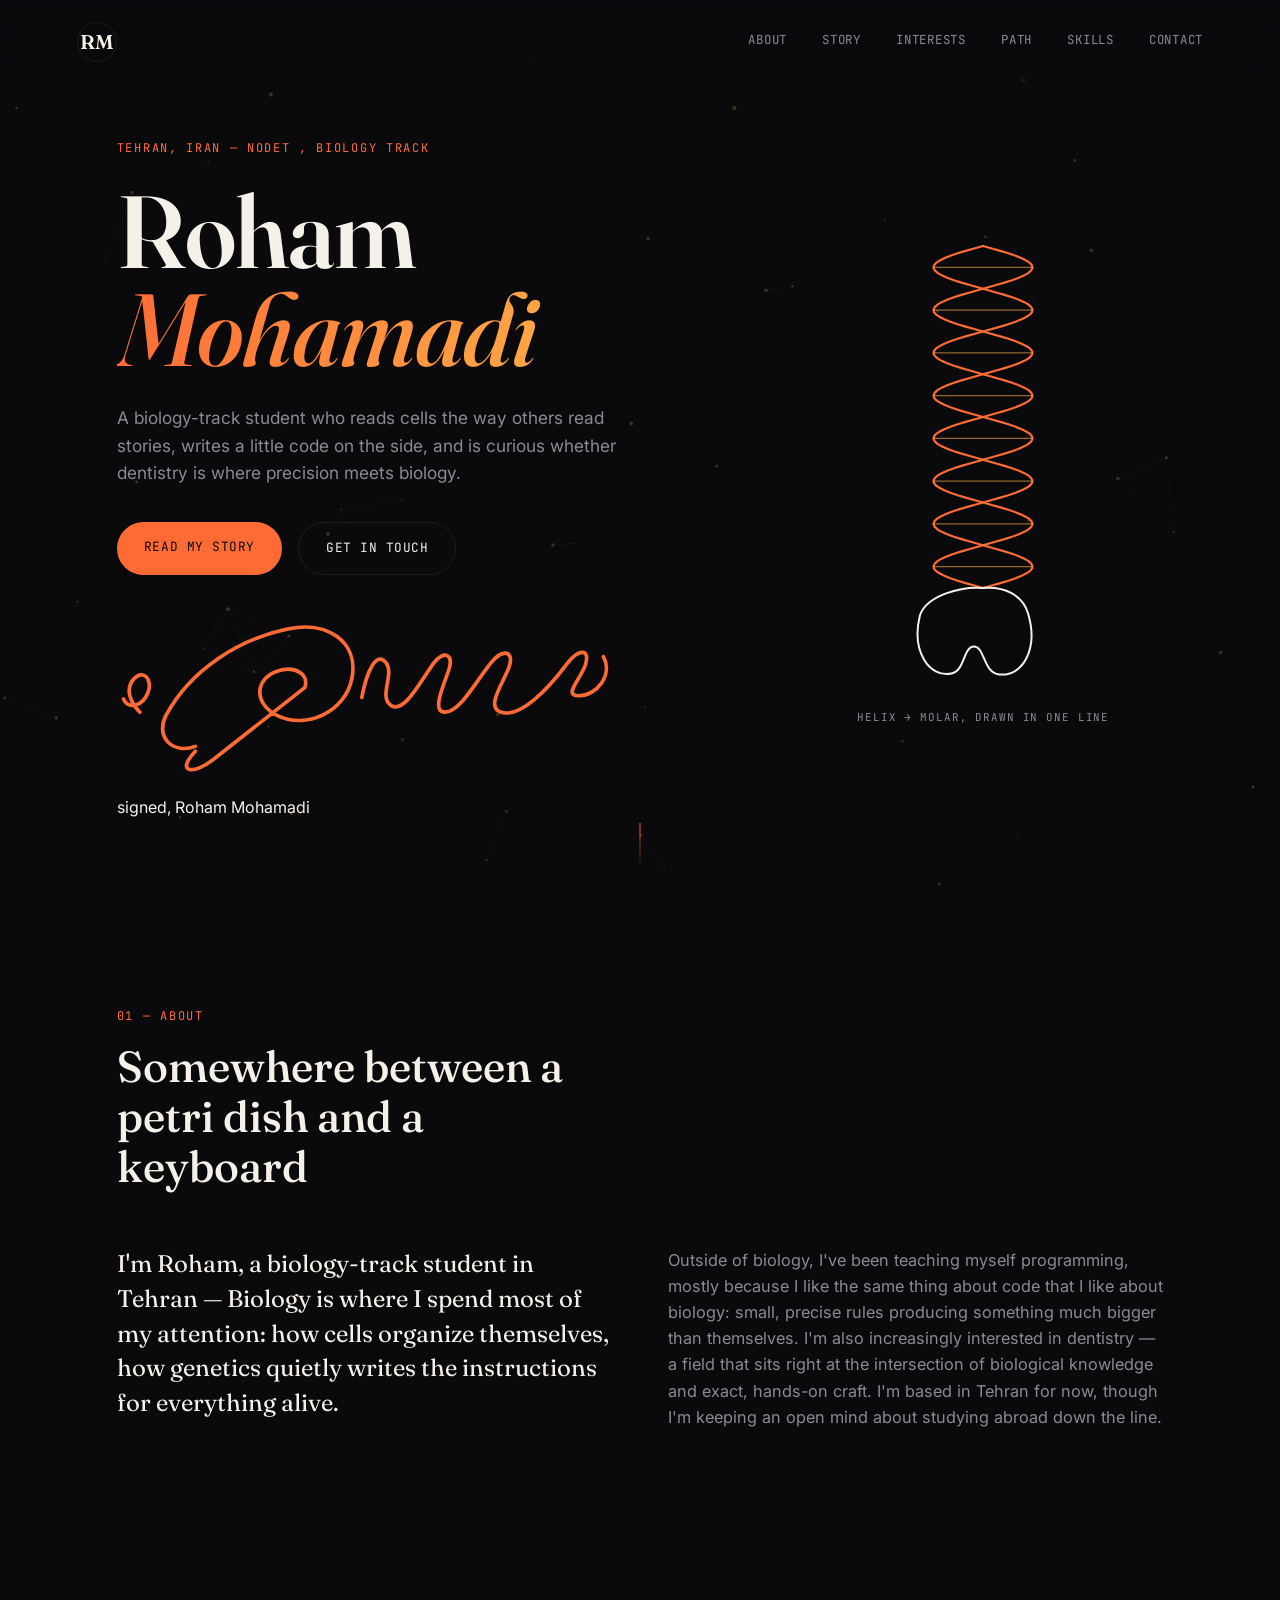
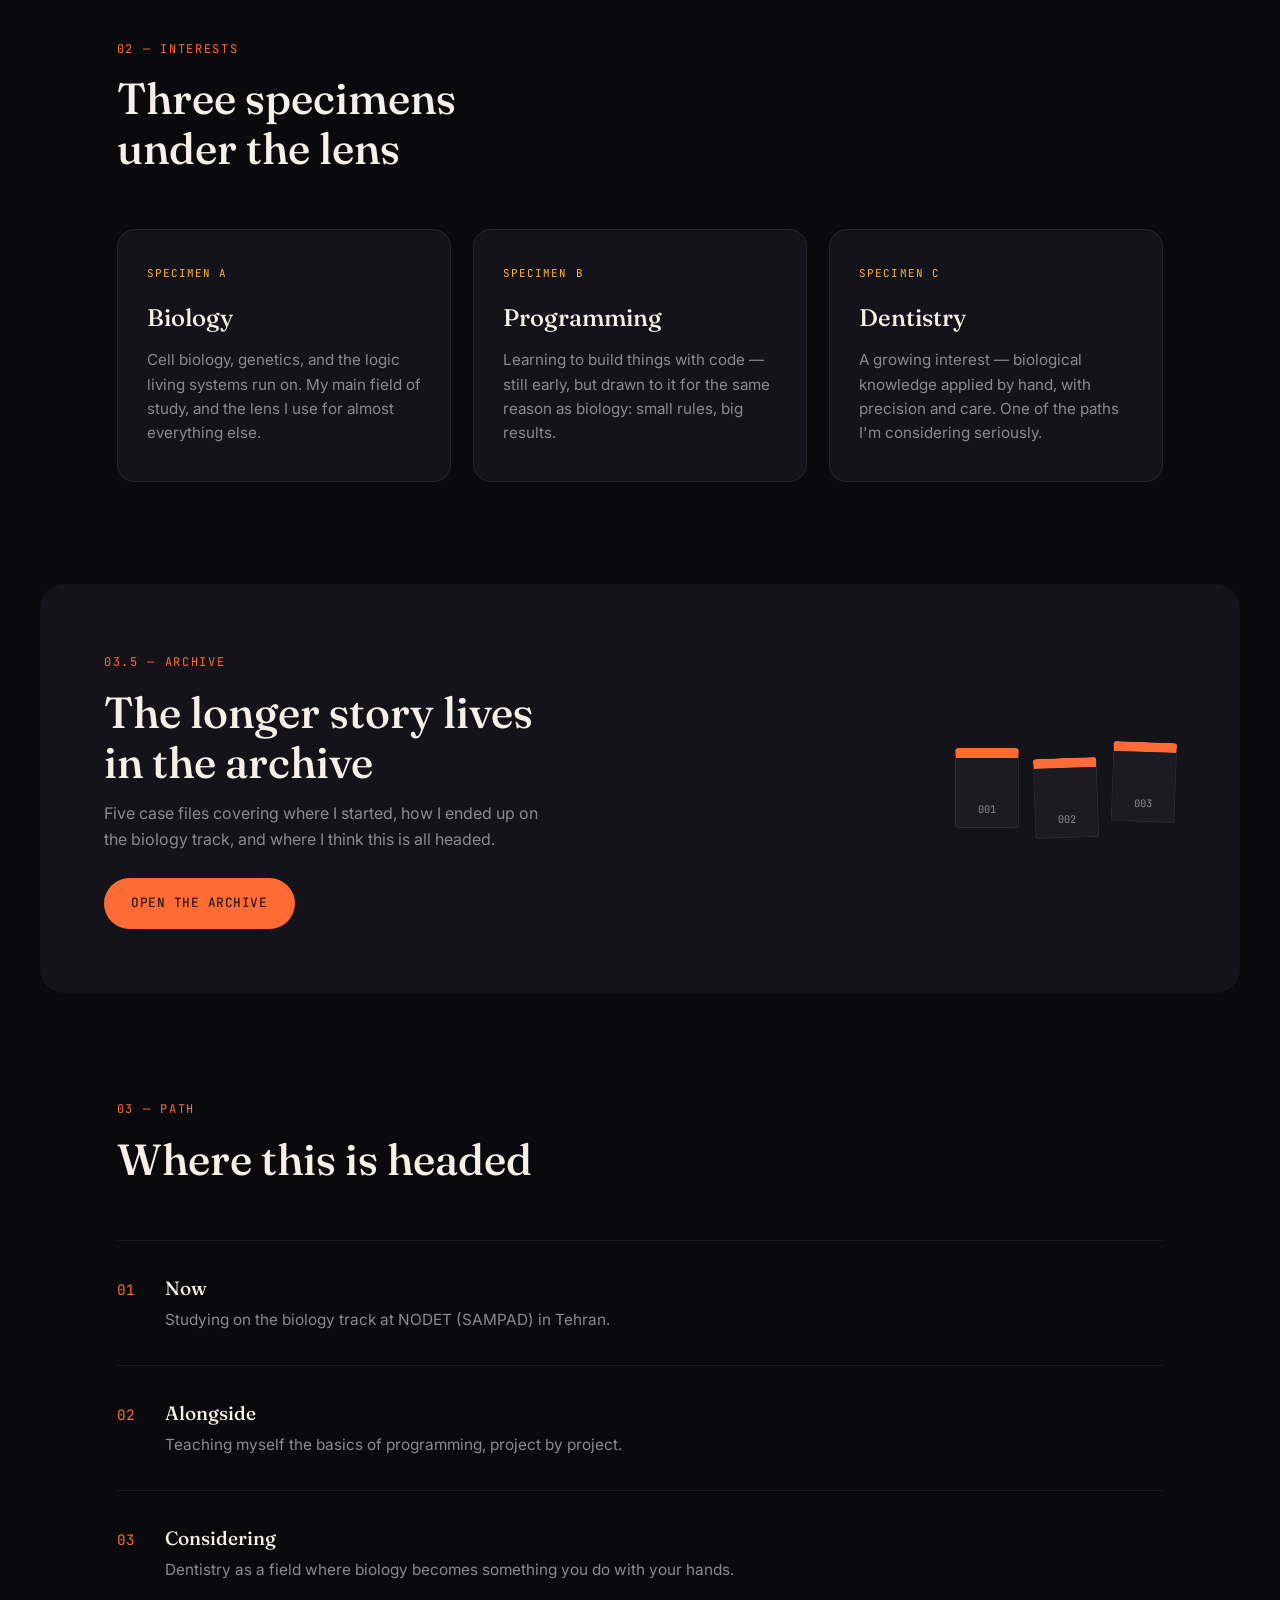
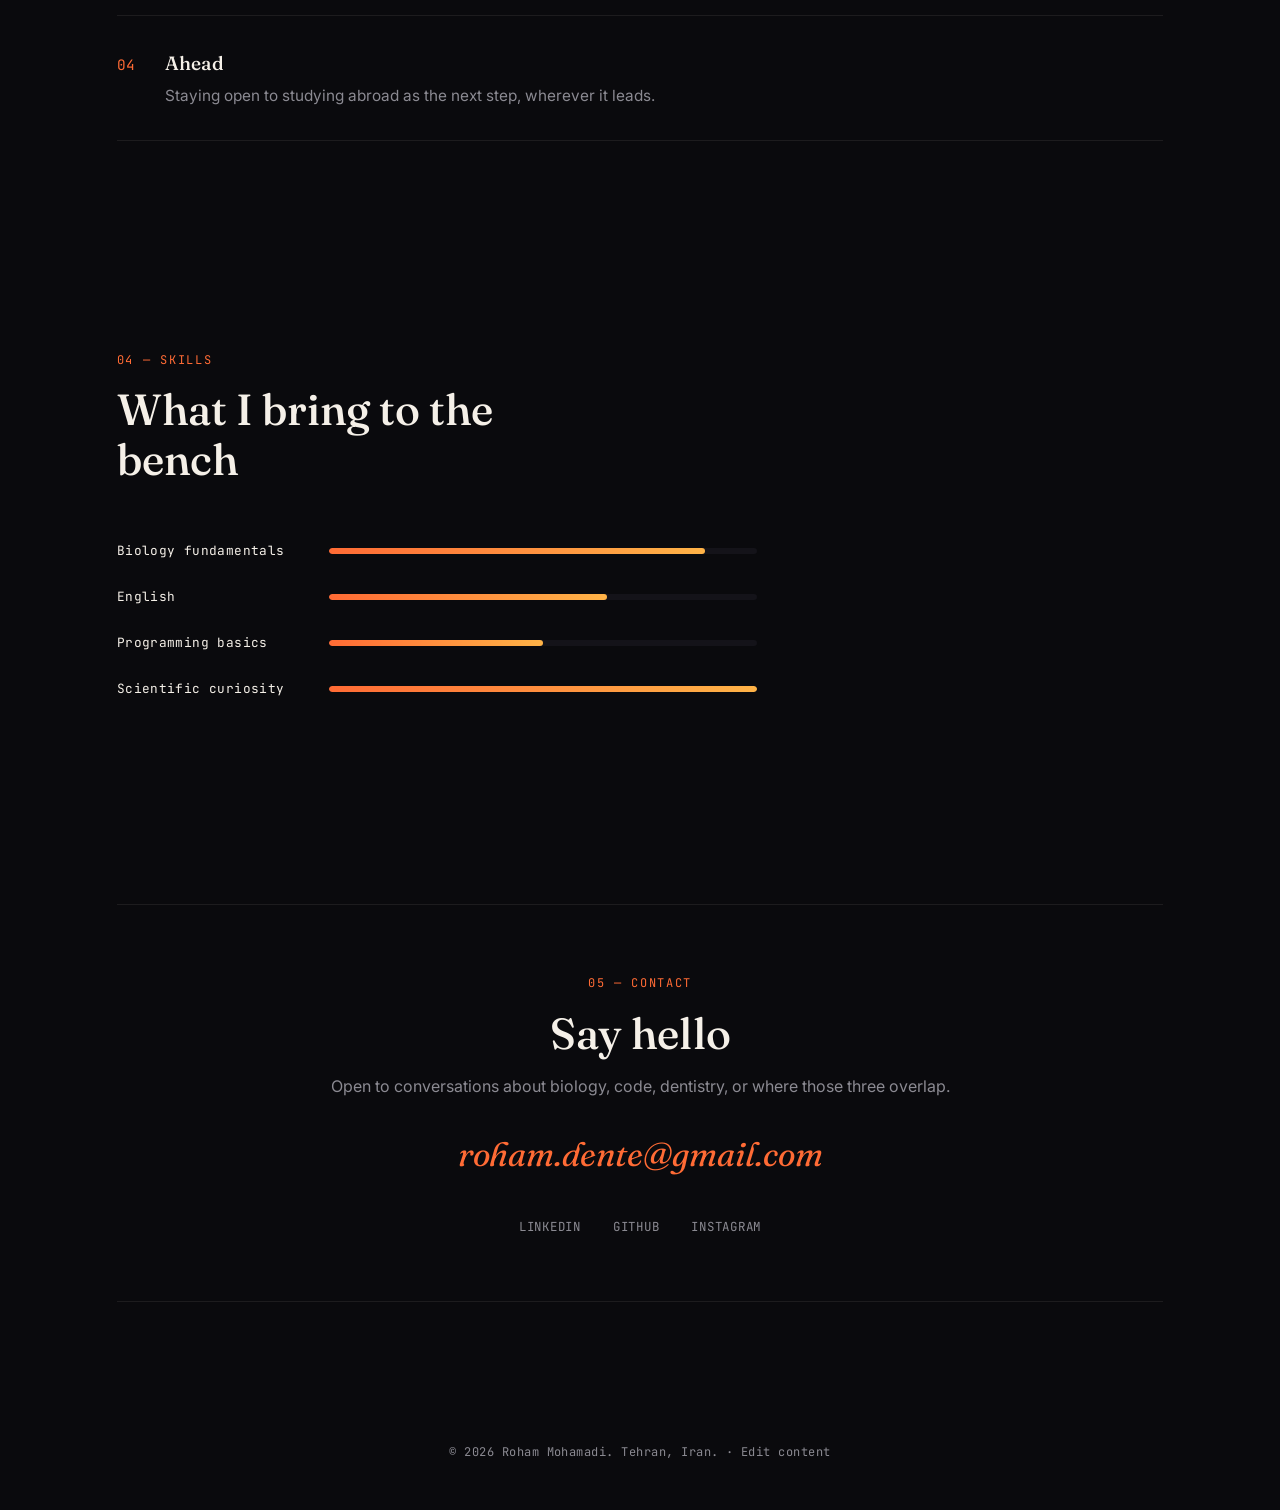
==== index.html @ 2e506120 "Update index.html" ====
<!DOCTYPE html>
<html lang="en">
<head>
<meta charset="UTF-8">
<meta name="viewport" content="width=device-width, initial-scale=1.0">
<title>Roham Mohamadi — Biology Student &amp; Curious Mind, Tehran</title>
<meta name="description" content="Roham Mohamadi is a NODET (SAMPAD) biology-track high school student in Tehran, exploring genetics, dentistry, and code. Official personal site.">
<meta name="keywords" content="Roham Mohamadi, Roham Mohamadi Tehran, Roham Mohamadi biology, Roham Mohamadi student">
<meta name="author" content="Roham Mohamadi">
<meta name="robots" content="index, follow">
<link rel="canonical" href="https://rohammohamadi.com/">

<!-- Open Graph -->
<meta property="og:type" content="profile">
<meta property="og:title" content="Roham Mohamadi — Biology Student & Curious Mind">
<meta property="og:description" content="Personal site of Roham Mohamadi: NODET (SAMPAD) biology-track student in Tehran, exploring genetics, dentistry, and programming.">
<meta property="og:url" content="https://rohammohamadi.com/">
<meta property="og:site_name" content="Roham Mohamadi">
<meta property="profile:first_name" content="Roham">
<meta property="profile:last_name" content="Mohamadi">

<!-- Twitter -->
<meta name="twitter:card" content="summary_large_image">
<meta name="twitter:title" content="Roham Mohamadi — Biology Student & Curious Mind">
<meta name="twitter:description" content="NODET (SAMPAD) biology-track student in Tehran, exploring genetics, dentistry, and programming.">

<link rel="icon" href="data:image/svg+xml,<svg xmlns=%22http://www.w3.org/2000/svg%22 viewBox=%220 0 100 100%22><circle cx=%2250%22 cy=%2250%22 r=%2245%22 fill=%22%230a0a0d%22/><text x=%2250%22 y=%2266%22 font-size=%2260%22 fill=%22%23ff6b35%22 text-anchor=%22middle%22 font-family=%22Georgia%22>R</text></svg>">

<link rel="preconnect" href="https://fonts.googleapis.com">
<link rel="preconnect" href="https://fonts.gstatic.com" crossorigin>
<link href="https://fonts.googleapis.com/css2?family=Fraunces:ital,opsz,wght@0,9..144,400;0,9..144,500;0,9..144,600;0,9..144,700;1,9..144,500&family=Inter:wght@400;500;600&family=JetBrains+Mono:wght@400;500&display=swap" rel="stylesheet">

<link rel="stylesheet" href="css/style.css">

<script type="application/ld+json">
{
  "@context": "https://schema.org",
  "@type": "Person",
  "name": "Roham Mohamadi",
  "alternateName": "Roham",
  "url": "https://rohammohamadi.com/",
  "jobTitle": "High School Student",
  "affiliation": {
    "@type": "EducationalOrganization",
    "name": "NODET (SAMPAD) — National Organization for Development of Exceptional Talents"
  },
  "address": {
    "@type": "PostalAddress",
    "addressLocality": "Tehran",
    "addressCountry": "IR"
  },
  "knowsAbout": ["Biology", "Genetics", "Dentistry", "Programming", "Computer Science"],
  "description": "Roham Mohamadi is a biology-track student at NODET (SAMPAD) in Tehran, interested in genetics, dentistry, and programming."
}
</script>
</head>
<body>

<canvas id="bg-canvas"></canvas>

<div class="progress-bar" id="progressBar"></div>

<header class="nav" id="nav">
  <a href="#top" class="nav-mark">RM</a>
  <nav class="nav-links">
    <a href="#about">About</a>
    <a href="biography.html">Story</a>
    <a href="#interests">Interests</a>
    <a href="#path">Path</a>
    <a href="#skills">Skills</a>
    <a href="#contact">Contact</a>
  </nav>
</header>

<main>

  <!-- HERO -->
  <section class="hero" id="top">
    <div class="hero-inner">
      <p class="eyebrow reveal" id="hero-eyebrow">Tehran, Iran &mdash; NODET / SAMPAD, Biology Track</p>
      <h1 class="hero-name reveal">
        <span class="hero-name-line" id="hero-first-name">Roham</span>
        <span class="hero-name-line hero-name-accent" id="hero-last-name">Mohamadi</span>
      </h1>
      <p class="hero-sub reveal" id="hero-subtitle">
        A biology-track student who reads cells the way others read stories,
        writes a little code on the side, and is curious whether dentistry
        is where precision meets biology.
      </p>
      <div class="hero-actions reveal">
        <a href="#about" class="btn btn-primary">Read my story</a>
        <a href="#contact" class="btn btn-ghost">Get in touch</a>
      </div>
      <div class="signature-block reveal" aria-hidden="true">
        <svg id="signatureSvg" viewBox="0 0 620 260" xmlns="http://www.w3.org/2000/svg">
          <path id="signaturePath"
            d="M28 168
               C16 156, 10 140, 20 128
               C32 114, 44 128, 38 144
               C32 160, 14 166, 8 152
               M96 210
               C70 220, 46 200, 60 172
               C90 116, 150 78, 210 66
               C258 56, 296 82, 288 126
               C280 168, 232 190, 196 172
               C168 158, 168 128, 196 118
               C218 110, 236 122, 230 138
               L 118 226
               C 96 244, 70 244, 96 216
               M300 150
               C 306 118, 318 92, 330 108
               C 340 122, 320 150, 336 160
               C 352 170, 372 130, 388 108
               C 400 92, 414 96, 406 118
               C 398 140, 386 168, 402 168
               C 420 168, 440 130, 458 108
               C 472 90, 488 92, 480 114
               C 472 134, 452 162, 470 168
               C 494 176, 528 140, 552 108
               C 566 90, 580 90, 574 110
               C 568 128, 546 148, 566 148
               C 588 148, 608 122, 596 100"
            fill="none" stroke="#ff6b35" stroke-width="4.5" stroke-linecap="round" stroke-linejoin="round"/>
          <circle id="signatureTip" r="5" fill="#ffb347" opacity="0"/>
        </svg>
        <span class="signature-caption">signed, Roham Mohamadi</span>
      </div>
    </div>
    <div class="hero-visual" aria-hidden="true">
      <svg id="specimenSvg" viewBox="0 0 400 520" fill="none" xmlns="http://www.w3.org/2000/svg">
        <!-- helix that resolves into a molar shape, drawn on scroll -->
        <g id="helixGroup" stroke="#ff6b35" stroke-width="2.4" stroke-linecap="round" fill="none"></g>
        <g id="rungGroup" stroke="#ffb347" stroke-width="1.6" stroke-linecap="round" opacity="0.75"></g>
        <path id="molarPath" d="M130 430 C120 470, 140 500, 165 495 C180 492, 178 465, 190 465 C202 465, 200 494, 218 496 C244 499, 262 468, 250 428 C244 408, 224 398, 200 400 C176 398, 138 408, 130 430 Z"
          stroke="#f5f0e8" stroke-width="2.2" fill="none" opacity="0"/>
      </svg>
      <span class="visual-caption">helix &rarr; molar, drawn in one line</span>
    </div>
    <div class="scroll-cue" aria-hidden="true"><span></span></div>
  </section>

  <!-- ABOUT -->
  <section class="about" id="about">
    <div class="section-head reveal">
      <span class="eyebrow">01 &mdash; About</span>
      <h2>Somewhere between a petri dish and a keyboard</h2>
    </div>
    <div class="about-grid">
      <p class="about-lead reveal" id="about-lead">
        I'm Roham, a biology-track student in the NODET (SAMPAD) system in Tehran &mdash;
        a national program for students who lean hard into science early.
        Biology is where I spend most of my attention: how cells organize
        themselves, how genetics quietly writes the instructions for
        everything alive.
      </p>
      <p class="about-detail reveal" id="about-detail">
        Outside of biology, I've been teaching myself programming, mostly
        because I like the same thing about code that I like about biology:
        small, precise rules producing something much bigger than themselves.
        I'm also increasingly interested in dentistry &mdash; a field that
        sits right at the intersection of biological knowledge and exact,
        hands-on craft. I'm based in Tehran for now, though I'm keeping an
        open mind about studying abroad down the line.
      </p>
    </div>
  </section>

  <!-- INTERESTS -->
  <section class="interests" id="interests">
    <div class="section-head reveal">
      <span class="eyebrow">02 &mdash; Interests</span>
      <h2>Three specimens under the lens</h2>
    </div>
    <div class="specimen-grid">
      <article class="specimen-card reveal">
        <div class="specimen-tag" id="card1-tag">SPECIMEN A</div>
        <h3 id="card1-title">Biology</h3>
        <p id="card1-desc">Cell biology, genetics, and the logic living systems run on. My main field of study, and the lens I use for almost everything else.</p>
      </article>
      <article class="specimen-card reveal">
        <div class="specimen-tag" id="card2-tag">SPECIMEN B</div>
        <h3 id="card2-title">Programming</h3>
        <p id="card2-desc">Learning to build things with code &mdash; still early, but drawn to it for the same reason as biology: small rules, big results.</p>
      </article>
      <article class="specimen-card reveal">
        <div class="specimen-tag" id="card3-tag">SPECIMEN C</div>
        <h3 id="card3-title">Dentistry</h3>
        <p id="card3-desc">A growing interest &mdash; biological knowledge applied by hand, with precision and care. One of the paths I'm considering seriously.</p>
      </article>
    </div>
  </section>

  <!-- BIOGRAPHY TEASER -->
  <section class="bio-teaser" id="biography">
    <div class="bio-teaser-inner reveal">
      <span class="eyebrow">03.5 &mdash; Archive</span>
      <h2>The longer story lives in the archive</h2>
      <p>Five case files covering where I started, how I ended up on the biology track, and where I think this is all headed.</p>
      <a href="biography.html" class="btn btn-primary">Open the archive</a>
    </div>
    <div class="bio-teaser-visual" aria-hidden="true">
      <div class="mini-folder">001</div>
      <div class="mini-folder">002</div>
      <div class="mini-folder">003</div>
    </div>
  </section>

  <!-- PATH / TIMELINE -->
  <section class="path" id="path">
    <div class="section-head reveal">
      <span class="eyebrow">03 &mdash; Path</span>
      <h2>Where this is headed</h2>
    </div>
    <ol class="timeline">
      <li class="timeline-item reveal">
        <span class="timeline-index">01</span>
        <div class="timeline-body">
          <h3 id="tl1-title">Now</h3>
          <p id="tl1-desc">Studying on the biology track at NODET (SAMPAD) in Tehran.</p>
        </div>
      </li>
      <li class="timeline-item reveal">
        <span class="timeline-index">02</span>
        <div class="timeline-body">
          <h3 id="tl2-title">Alongside</h3>
          <p id="tl2-desc">Teaching myself the basics of programming, project by project.</p>
        </div>
      </li>
      <li class="timeline-item reveal">
        <span class="timeline-index">03</span>
        <div class="timeline-body">
          <h3 id="tl3-title">Considering</h3>
          <p id="tl3-desc">Dentistry as a field where biology becomes something you do with your hands.</p>
        </div>
      </li>
      <li class="timeline-item reveal">
        <span class="timeline-index">04</span>
        <div class="timeline-body">
          <h3 id="tl4-title">Ahead</h3>
          <p id="tl4-desc">Staying open to studying abroad as the next step, wherever it leads.</p>
        </div>
      </li>
    </ol>
  </section>

  <!-- SKILLS -->
  <section class="skills" id="skills">
    <div class="section-head reveal">
      <span class="eyebrow">04 &mdash; Skills</span>
      <h2>What I bring to the bench</h2>
    </div>
    <div class="skills-grid reveal">
      <div class="skill-row">
        <span class="skill-name" id="skill1-name">Biology fundamentals</span>
        <div class="skill-bar" id="skill1-bar"><span style="--level:88%"></span></div>
      </div>
      <div class="skill-row">
        <span class="skill-name" id="skill2-name">Genetics</span>
        <div class="skill-bar" id="skill2-bar"><span style="--level:75%"></span></div>
      </div>
      <div class="skill-row">
        <span class="skill-name" id="skill3-name">Programming basics</span>
        <div class="skill-bar" id="skill3-bar"><span style="--level:55%"></span></div>
      </div>
      <div class="skill-row">
        <span class="skill-name" id="skill4-name">Scientific curiosity</span>
        <div class="skill-bar" id="skill4-bar"><span style="--level:97%"></span></div>
      </div>
    </div>
  </section>

  <!-- CONTACT -->
  <section class="contact" id="contact">
    <div class="contact-inner reveal">
      <span class="eyebrow">05 &mdash; Contact</span>
      <h2>Say hello</h2>
      <p id="contact-desc">Open to conversations about biology, code, dentistry, or where those three overlap.</p>
      <a class="contact-email" id="contact-email" href="mailto:your-email@example.com">your-email@example.com</a>
      <div class="contact-socials">
        <a href="#" id="contact-linkedin" aria-label="LinkedIn">LinkedIn</a>
        <a href="#" id="contact-github" aria-label="GitHub">GitHub</a>
        <a href="#" id="contact-instagram" aria-label="Instagram">Instagram</a>
      </div>
    </div>
  </section>

</main>

<footer class="site-footer">
  <p>&copy; <span id="year"></span> Roham Mohamadi. Tehran, Iran. &middot; <a href="admin/" style="color:var(--gray);">Edit content</a></p>
</footer>

<script src="js/main.js"></script>
</body>
</html>
---- css/style.css ----
/* ===== Tokens ===== */
:root{
  --void:#0a0a0d;
  --panel:#141319;
  --panel-2:#1c1a22;
  --orange:#ff6b35;
  --amber:#ffb347;
  --bone:#f5f0e8;
  --gray:#8b8a92;
  --line:rgba(245,240,232,0.08);

  --display:"Fraunces", Georgia, serif;
  --body:"Inter", -apple-system, sans-serif;
  --mono:"JetBrains Mono", monospace;

  --ease:cubic-bezier(.22,1,.36,1);
}

*{margin:0;padding:0;box-sizing:border-box;}

html{scroll-behavior:smooth;}

@media (prefers-reduced-motion: reduce){
  html{scroll-behavior:auto;}
  *{animation-duration:0.01ms !important; animation-iteration-count:1 !important; transition-duration:0.01ms !important; scroll-behavior:auto !important;}
}

body{
  background:var(--void);
  color:var(--bone);
  font-family:var(--body);
  line-height:1.6;
  overflow-x:hidden;
  position:relative;
}

a{color:inherit; text-decoration:none;}

::selection{background:var(--orange); color:var(--void);}

/* ===== Background canvas (molecular node field) ===== */
#bg-canvas{
  position:fixed;
  inset:0;
  z-index:0;
  opacity:0.55;
  pointer-events:none;
}

/* ===== Progress bar ===== */
.progress-bar{
  position:fixed;
  top:0; left:0;
  height:2px;
  width:0%;
  background:linear-gradient(90deg, var(--orange), var(--amber));
  z-index:100;
  transition:width 0.1s linear;
}

/* ===== Nav ===== */
.nav{
  position:fixed;
  top:0; left:0; right:0;
  z-index:50;
  display:flex;
  align-items:center;
  justify-content:space-between;
  padding:22px 6vw;
  backdrop-filter:blur(10px);
  background:linear-gradient(to bottom, rgba(10,10,13,0.85), transparent);
  transition:padding 0.3s var(--ease);
}
.nav-mark{
  font-family:var(--display);
  font-weight:600;
  font-size:1.25rem;
  letter-spacing:0.02em;
  color:var(--bone);
  border:1px solid var(--line);
  width:40px; height:40px;
  display:flex; align-items:center; justify-content:center;
  border-radius:50%;
  transition:border-color 0.3s var(--ease), color 0.3s var(--ease), transform 0.3s var(--ease);
}
.nav-mark:hover{border-color:var(--orange); color:var(--orange); transform:rotate(-8deg);}
.nav-links{display:flex; gap:2.2rem;}
.nav-links a{
  font-family:var(--mono);
  font-size:0.78rem;
  letter-spacing:0.06em;
  text-transform:uppercase;
  color:var(--gray);
  position:relative;
  padding-bottom:4px;
  transition:color 0.3s var(--ease);
}
.nav-links a::after{
  content:"";
  position:absolute;
  left:0; bottom:0;
  width:0%; height:1px;
  background:var(--orange);
  transition:width 0.35s var(--ease);
}
.nav-links a:hover{color:var(--bone);}
.nav-links a:hover::after{width:100%;}

@media (max-width:720px){
  .nav-links{display:none;}
}

/* ===== Layout helpers ===== */
main{position:relative; z-index:1;}
section{
  padding:8vw 6vw;
  max-width:1200px;
  margin:0 auto;
  position:relative;
}
.section-head{margin-bottom:3.5rem;}
.eyebrow{
  font-family:var(--mono);
  font-size:0.75rem;
  letter-spacing:0.14em;
  text-transform:uppercase;
  color:var(--orange);
  display:inline-block;
  margin-bottom:0.9rem;
}
h2{
  font-family:var(--display);
  font-weight:500;
  font-size:clamp(1.8rem, 3.4vw, 2.8rem);
  line-height:1.15;
  max-width:16ch;
}

/* ===== Reveal on scroll ===== */
.reveal{
  opacity:0;
  transform:translateY(28px);
  transition:opacity 0.9s var(--ease), transform 0.9s var(--ease);
}
.reveal.is-visible{
  opacity:1;
  transform:translateY(0);
}

/* ===== Hero ===== */
.hero{
  min-height:100vh;
  display:flex;
  align-items:center;
  justify-content:space-between;
  gap:4vw;
  flex-wrap:wrap;
  padding-top:12vh;
  padding-bottom:6vh;
}
.hero-inner{max-width:640px;}
.hero-name{
  font-family:var(--display);
  font-weight:600;
  font-size:clamp(3.2rem, 9vw, 6.4rem);
  line-height:0.96;
  letter-spacing:-0.01em;
  margin:0.6rem 0 1.6rem;
}
.hero-name-line{display:block;}
.hero-name-accent{
  font-style:italic;
  font-weight:500;
  background:linear-gradient(100deg, var(--orange), var(--amber));
  -webkit-background-clip:text;
  background-clip:text;
  color:transparent;
}
.hero-sub{
  font-size:1.08rem;
  color:var(--gray);
  max-width:46ch;
  margin-bottom:2.2rem;
}
.hero-actions{display:flex; gap:1rem; flex-wrap:wrap;}

.btn{
  font-family:var(--mono);
  font-size:0.8rem;
  letter-spacing:0.04em;
  text-transform:uppercase;
  padding:0.95rem 1.7rem;
  border-radius:999px;
  transition:transform 0.35s var(--ease), background 0.35s var(--ease), color 0.35s var(--ease), box-shadow 0.35s var(--ease);
  display:inline-block;
}
.btn-primary{
  background:var(--orange);
  color:var(--void);
  box-shadow:0 0 0 0 rgba(255,107,53,0.5);
}
.btn-primary:hover{
  transform:translateY(-3px);
  box-shadow:0 10px 30px -8px rgba(255,107,53,0.6);
}
.btn-ghost{
  border:1px solid var(--line);
  color:var(--bone);
}
.btn-ghost:hover{
  border-color:var(--orange);
  color:var(--orange);
  transform:translateY(-3px);
}

.hero-visual{
  position:relative;
  width:min(360px, 40vw);
  display:flex;
  flex-direction:column;
  align-items:center;
  gap:0.8rem;
}
#specimenSvg{width:100%; height:auto;}
.visual-caption{
  font-family:var(--mono);
  font-size:0.68rem;
  letter-spacing:0.08em;
  text-transform:uppercase;
  color:var(--gray);
}
@media (max-width:900px){
  .hero-visual{width:70vw; margin:0 auto;}
}

.scroll-cue{
  position:absolute;
  bottom:3.5vh;
  left:50%;
  transform:translateX(-50%);
}
.scroll-cue span{
  display:block;
  width:1px;
  height:46px;
  background:linear-gradient(to bottom, var(--orange), transparent);
  animation:scrollpulse 2s var(--ease) infinite;
}
@keyframes scrollpulse{
  0%{transform:scaleY(0.3); transform-origin:top; opacity:0.4;}
  50%{transform:scaleY(1); transform-origin:top; opacity:1;}
  100%{transform:scaleY(0.3); transform-origin:bottom; opacity:0.4;}
}

/* ===== About ===== */
.about-grid{
  display:grid;
  grid-template-columns:1fr 1fr;
  gap:3.5rem;
}
.about-lead{
  font-family:var(--display);
  font-size:1.5rem;
  font-weight:400;
  line-height:1.45;
  color:var(--bone);
}
.about-detail{
  color:var(--gray);
  font-size:1.02rem;
  align-self:center;
}
@media (max-width:820px){
  .about-grid{grid-template-columns:1fr;}
}

/* ===== Interests / specimen cards ===== */
.specimen-grid{
  display:grid;
  grid-template-columns:repeat(3, 1fr);
  gap:1.4rem;
}
.specimen-card{
  background:var(--panel);
  border:1px solid var(--line);
  border-radius:18px;
  padding:2.2rem 1.8rem;
  transition:transform 0.4s var(--ease), border-color 0.4s var(--ease), background 0.4s var(--ease);
  position:relative;
  overflow:hidden;
}
.specimen-card::before{
  content:"";
  position:absolute;
  top:-40%; left:-40%;
  width:80%; height:80%;
  background:radial-gradient(circle, rgba(255,107,53,0.16), transparent 70%);
  opacity:0;
  transition:opacity 0.4s var(--ease);
}
.specimen-card:hover{
  transform:translateY(-8px);
  border-color:rgba(255,107,53,0.4);
  background:var(--panel-2);
}
.specimen-card:hover::before{opacity:1;}
.specimen-tag{
  font-family:var(--mono);
  font-size:0.68rem;
  letter-spacing:0.1em;
  color:var(--amber);
  margin-bottom:1rem;
}
.specimen-card h3{
  font-family:var(--display);
  font-size:1.5rem;
  font-weight:500;
  margin-bottom:0.7rem;
}
.specimen-card p{color:var(--gray); font-size:0.95rem;}
@media (max-width:820px){
  .specimen-grid{grid-template-columns:1fr;}
}

/* ===== Biography Teaser ===== */
.bio-teaser{
  display:flex;
  align-items:center;
  justify-content:space-between;
  gap:3vw;
  flex-wrap:wrap;
  background:var(--panel);
  border-radius:24px;
  padding:5vw 5vw;
}
.bio-teaser-inner{max-width:520px;}
.bio-teaser-inner h2{margin-bottom:0.9rem;}
.bio-teaser-inner p{color:var(--gray); margin-bottom:1.6rem; max-width:44ch;}
.bio-teaser-visual{
  display:flex;
  gap:0.9rem;
}
.mini-folder{
  width:64px; height:80px;
  border:1px solid var(--line);
  border-top:10px solid var(--orange);
  border-radius:4px;
  background:var(--panel-2);
  display:flex; align-items:flex-end; justify-content:center;
  padding-bottom:0.6rem;
  font-family:var(--mono);
  font-size:0.65rem;
  color:var(--gray);
  transition:transform 0.4s var(--ease), border-color 0.4s var(--ease);
}
.mini-folder:nth-child(2){transform:translateY(10px) rotate(-2deg);}
.mini-folder:nth-child(3){transform:translateY(-6px) rotate(2deg);}
.bio-teaser:hover .mini-folder{border-top-color:var(--amber);}
@media (max-width:720px){
  .bio-teaser{flex-direction:column; align-items:flex-start;}
}

/* ===== Timeline ===== */
.timeline{list-style:none;}
.timeline-item{
  display:flex;
  gap:1.6rem;
  padding:2rem 0;
  border-top:1px solid var(--line);
  align-items:baseline;
  transition:padding-left 0.4s var(--ease);
}
.timeline-item:hover{padding-left:0.8rem;}
.timeline-item:last-child{border-bottom:1px solid var(--line);}
.timeline-index{
  font-family:var(--mono);
  color:var(--orange);
  font-size:0.9rem;
  min-width:2.5ch;
}
.timeline-body h3{
  font-family:var(--display);
  font-size:1.2rem;
  font-weight:500;
  margin-bottom:0.3rem;
}
.timeline-body p{color:var(--gray); font-size:0.96rem;}

/* ===== Skills ===== */
.skills-grid{display:flex; flex-direction:column; gap:1.6rem; max-width:640px;}
.skill-row{display:flex; align-items:center; gap:1.4rem;}
.skill-name{
  font-family:var(--mono);
  font-size:0.8rem;
  letter-spacing:0.03em;
  min-width:190px;
  color:var(--bone);
}
.skill-bar{
  flex:1;
  height:6px;
  background:var(--panel);
  border-radius:999px;
  overflow:hidden;
}
.skill-bar span{
  display:block;
  height:100%;
  width:0%;
  border-radius:999px;
  background:linear-gradient(90deg, var(--orange), var(--amber));
  transition:width 1.4s var(--ease);
}
.skill-bar.animate span{width:var(--level);}

/* ===== Contact ===== */
.contact{text-align:center;}
.contact-inner{
  padding:5vw 0;
  border-top:1px solid var(--line);
  border-bottom:1px solid var(--line);
}
.contact h2{margin:0 auto 1rem; max-width:none;}
.contact p{color:var(--gray); margin-bottom:1.8rem;}
.contact-email{
  font-family:var(--display);
  font-style:italic;
  font-size:clamp(1.4rem, 3vw, 2.1rem);
  color:var(--orange);
  border-bottom:1px solid transparent;
  transition:border-color 0.3s var(--ease), color 0.3s var(--ease);
}
.contact-email:hover{border-color:var(--orange); color:var(--amber);}
.contact-socials{
  display:flex; justify-content:center; gap:2rem;
  margin-top:2.2rem;
}
.contact-socials a{
  font-family:var(--mono);
  font-size:0.78rem;
  text-transform:uppercase;
  letter-spacing:0.06em;
  color:var(--gray);
  transition:color 0.3s var(--ease);
}
.contact-socials a:hover{color:var(--bone);}

/* ===== Footer ===== */
.site-footer{
  text-align:center;
  padding:2.4rem 6vw 3rem;
  color:var(--gray);
  font-family:var(--mono);
  font-size:0.75rem;
  letter-spacing:0.04em;
  position:relative;
  z-index:1;
}
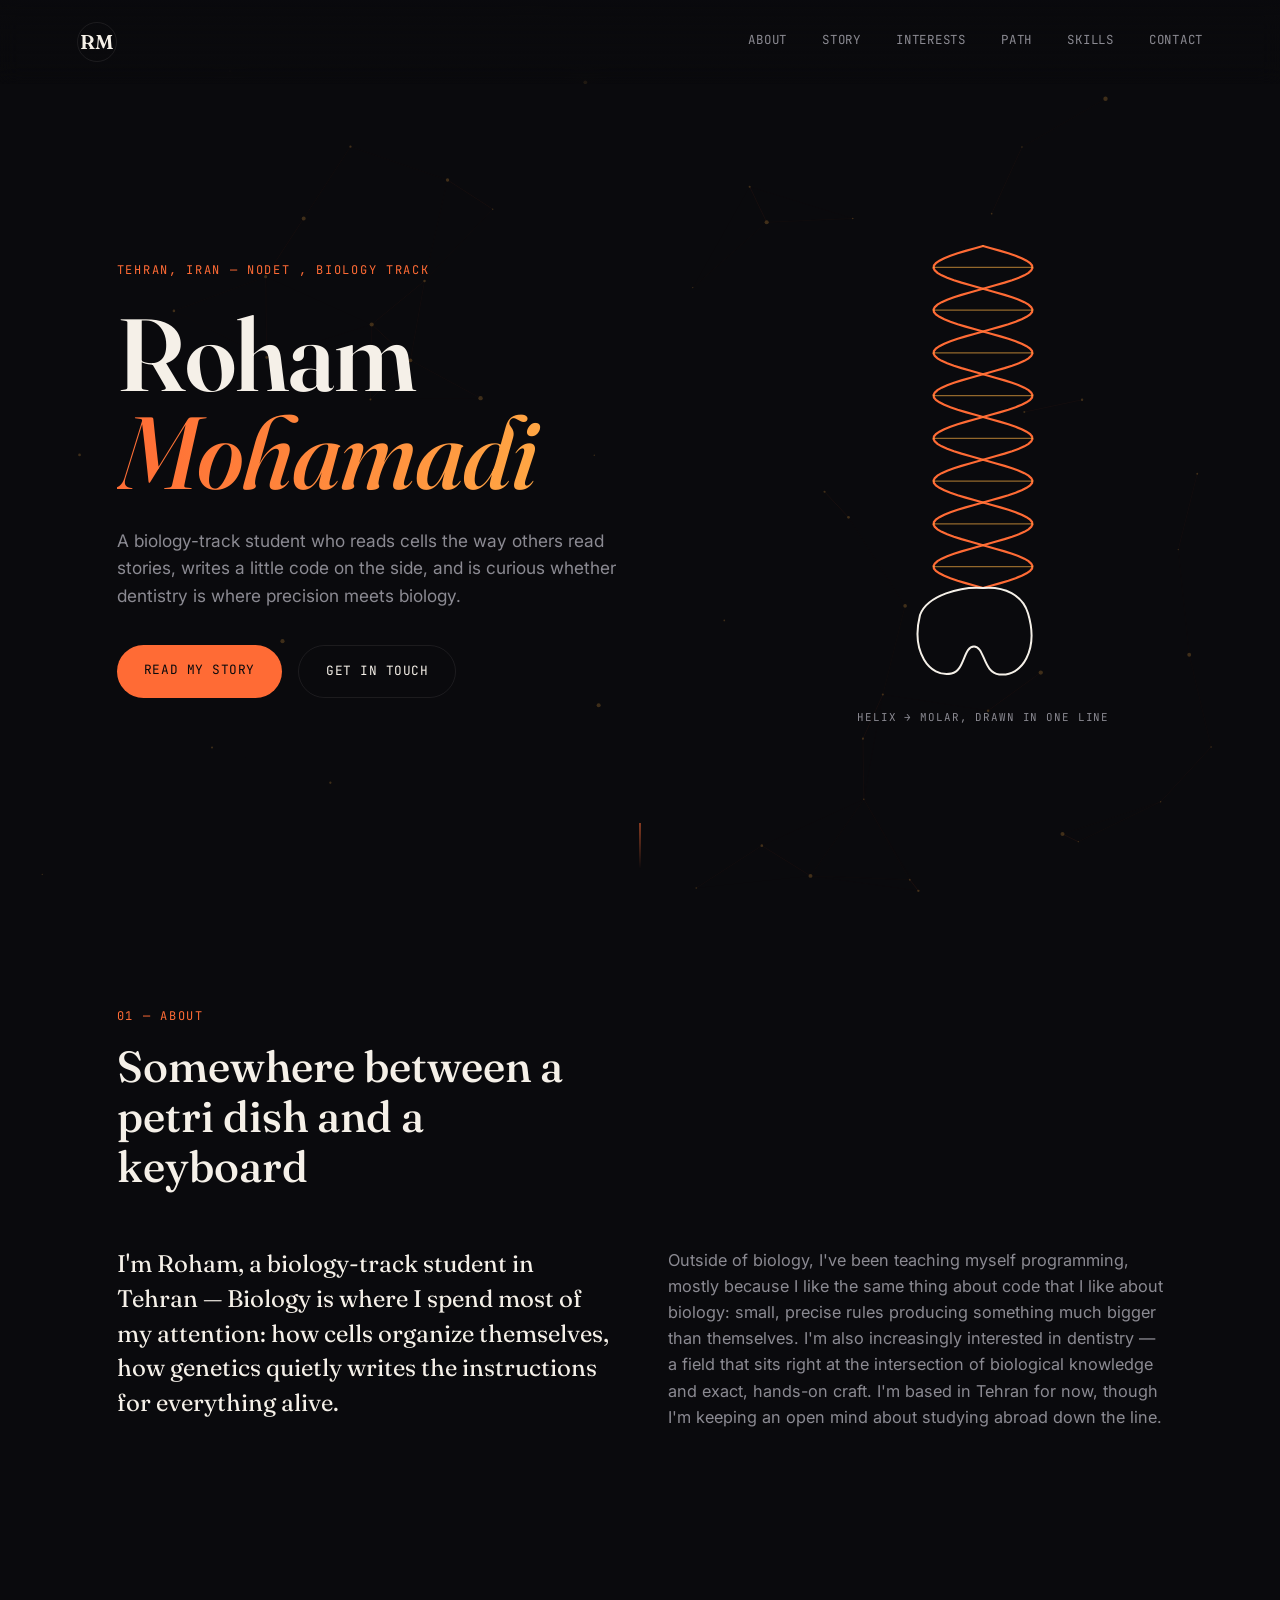
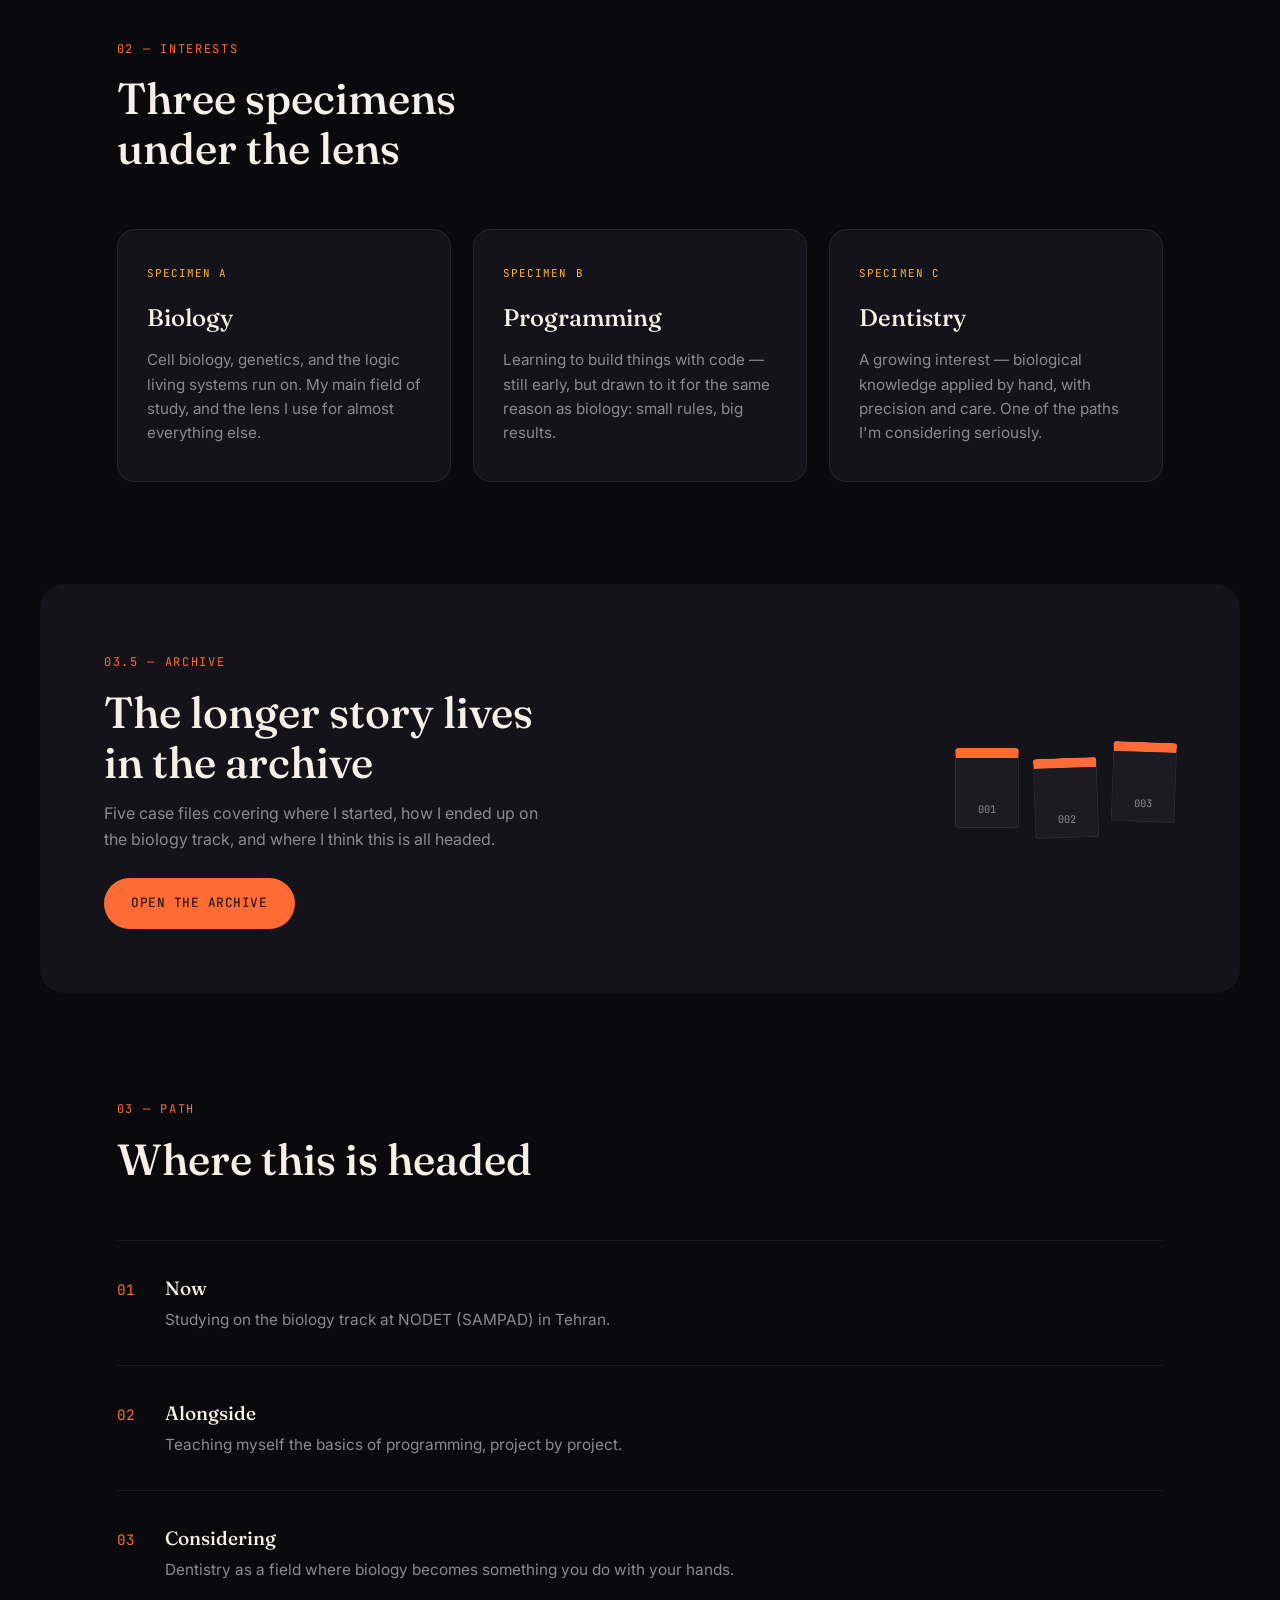
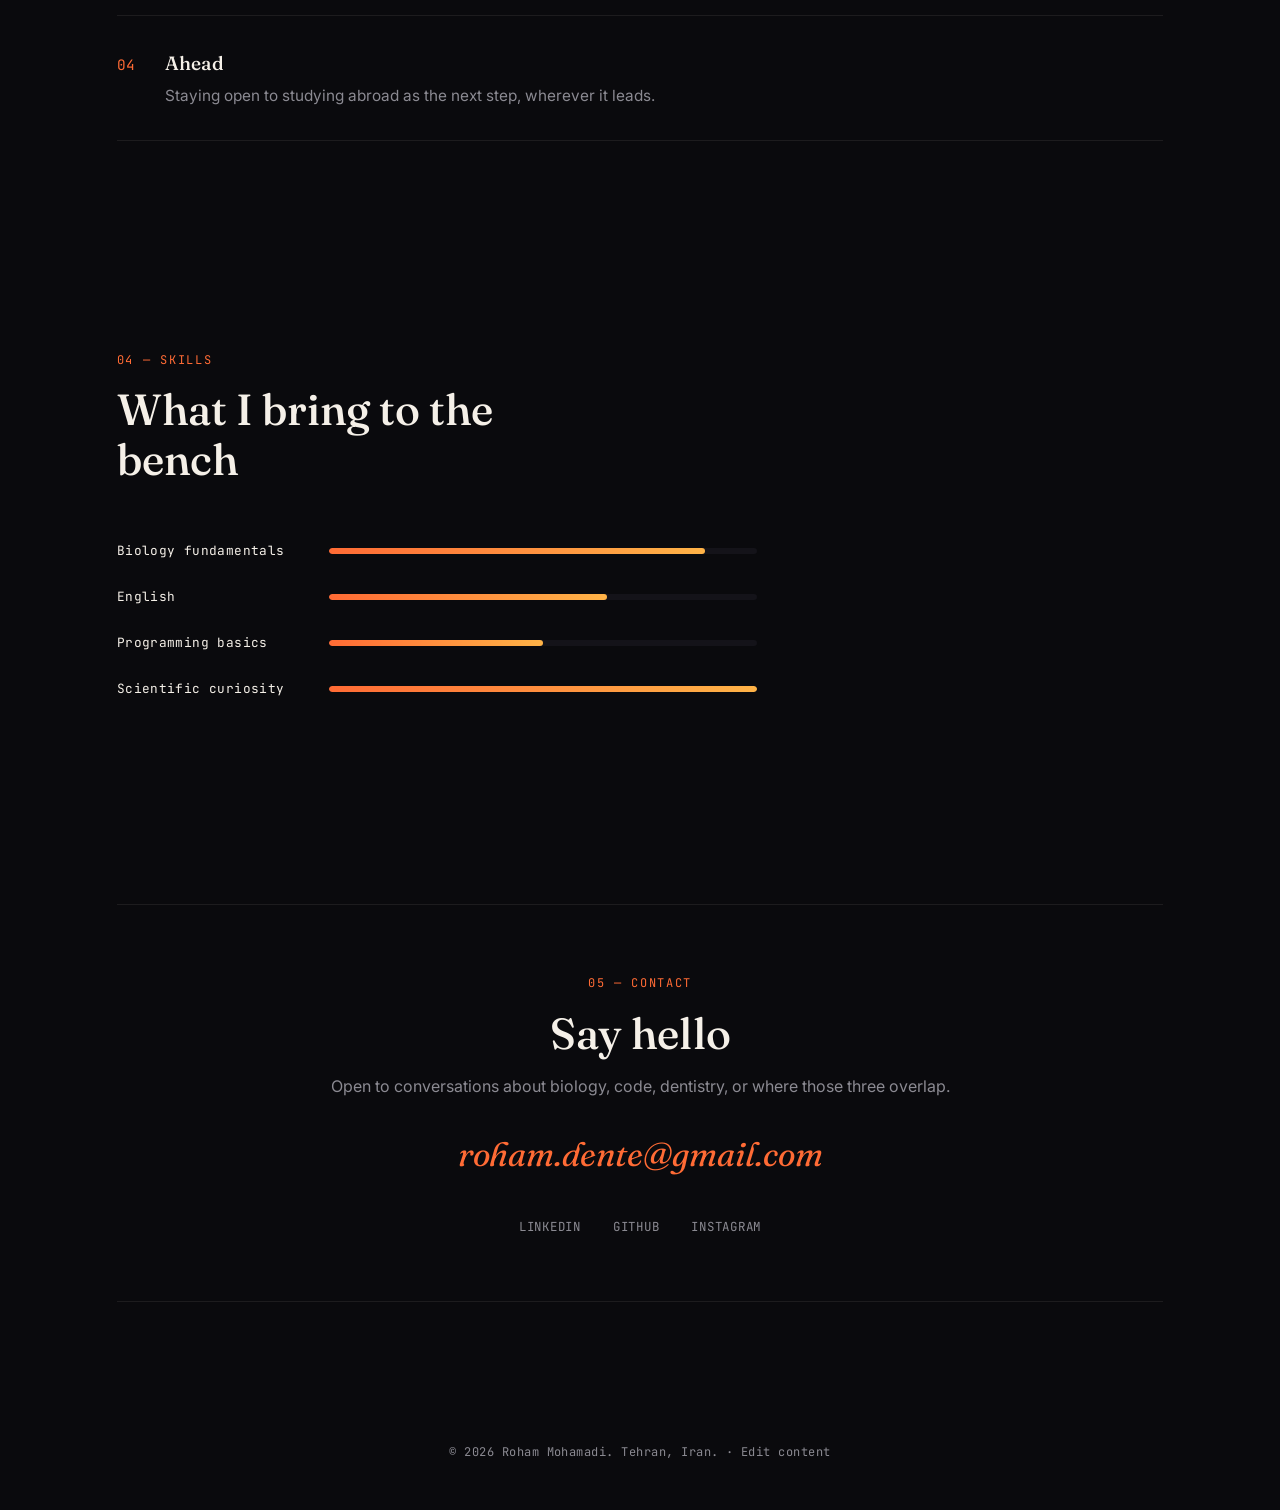
==== commit cdc04437: "Update index.html" ====
--- a/index.html
+++ b/index.html
@@ -91,40 +91,6 @@
         <a href="#about" class="btn btn-primary">Read my story</a>
         <a href="#contact" class="btn btn-ghost">Get in touch</a>
       </div>
-      <div class="signature-block reveal" aria-hidden="true">
-        <svg id="signatureSvg" viewBox="0 0 620 260" xmlns="http://www.w3.org/2000/svg">
-          <path id="signaturePath"
-            d="M28 168
-               C16 156, 10 140, 20 128
-               C32 114, 44 128, 38 144
-               C32 160, 14 166, 8 152
-               M96 210
-               C70 220, 46 200, 60 172
-               C90 116, 150 78, 210 66
-               C258 56, 296 82, 288 126
-               C280 168, 232 190, 196 172
-               C168 158, 168 128, 196 118
-               C218 110, 236 122, 230 138
-               L 118 226
-               C 96 244, 70 244, 96 216
-               M300 150
-               C 306 118, 318 92, 330 108
-               C 340 122, 320 150, 336 160
-               C 352 170, 372 130, 388 108
-               C 400 92, 414 96, 406 118
-               C 398 140, 386 168, 402 168
-               C 420 168, 440 130, 458 108
-               C 472 90, 488 92, 480 114
-               C 472 134, 452 162, 470 168
-               C 494 176, 528 140, 552 108
-               C 566 90, 580 90, 574 110
-               C 568 128, 546 148, 566 148
-               C 588 148, 608 122, 596 100"
-            fill="none" stroke="#ff6b35" stroke-width="4.5" stroke-linecap="round" stroke-linejoin="round"/>
-          <circle id="signatureTip" r="5" fill="#ffb347" opacity="0"/>
-        </svg>
-        <span class="signature-caption">signed, Roham Mohamadi</span>
-      </div>
     </div>
     <div class="hero-visual" aria-hidden="true">
       <svg id="specimenSvg" viewBox="0 0 400 520" fill="none" xmlns="http://www.w3.org/2000/svg">
--- a/css/style.css
+++ b/css/style.css
@@ -58,6 +58,25 @@
   transition:width 0.1s linear;
 }
 
+/* ===== Signature ===== */
+.signature-block{
+  margin-top:2.4rem;
+  max-width:420px;
+}
+#signatureSvg{width:100%; height:auto; display:block;}
+.signature-caption{
+  display:block;
+  font-family:var(--mono);
+  font-size:0.7rem;
+  letter-spacing:0.08em;
+  text-transform:uppercase;
+  color:var(--gray);
+  margin-top:0.4rem;
+  opacity:0;
+  transition:opacity 0.6s var(--ease);
+}
+.signature-caption.show{opacity:1;}
+
 /* ===== Nav ===== */
 .nav{
   position:fixed;
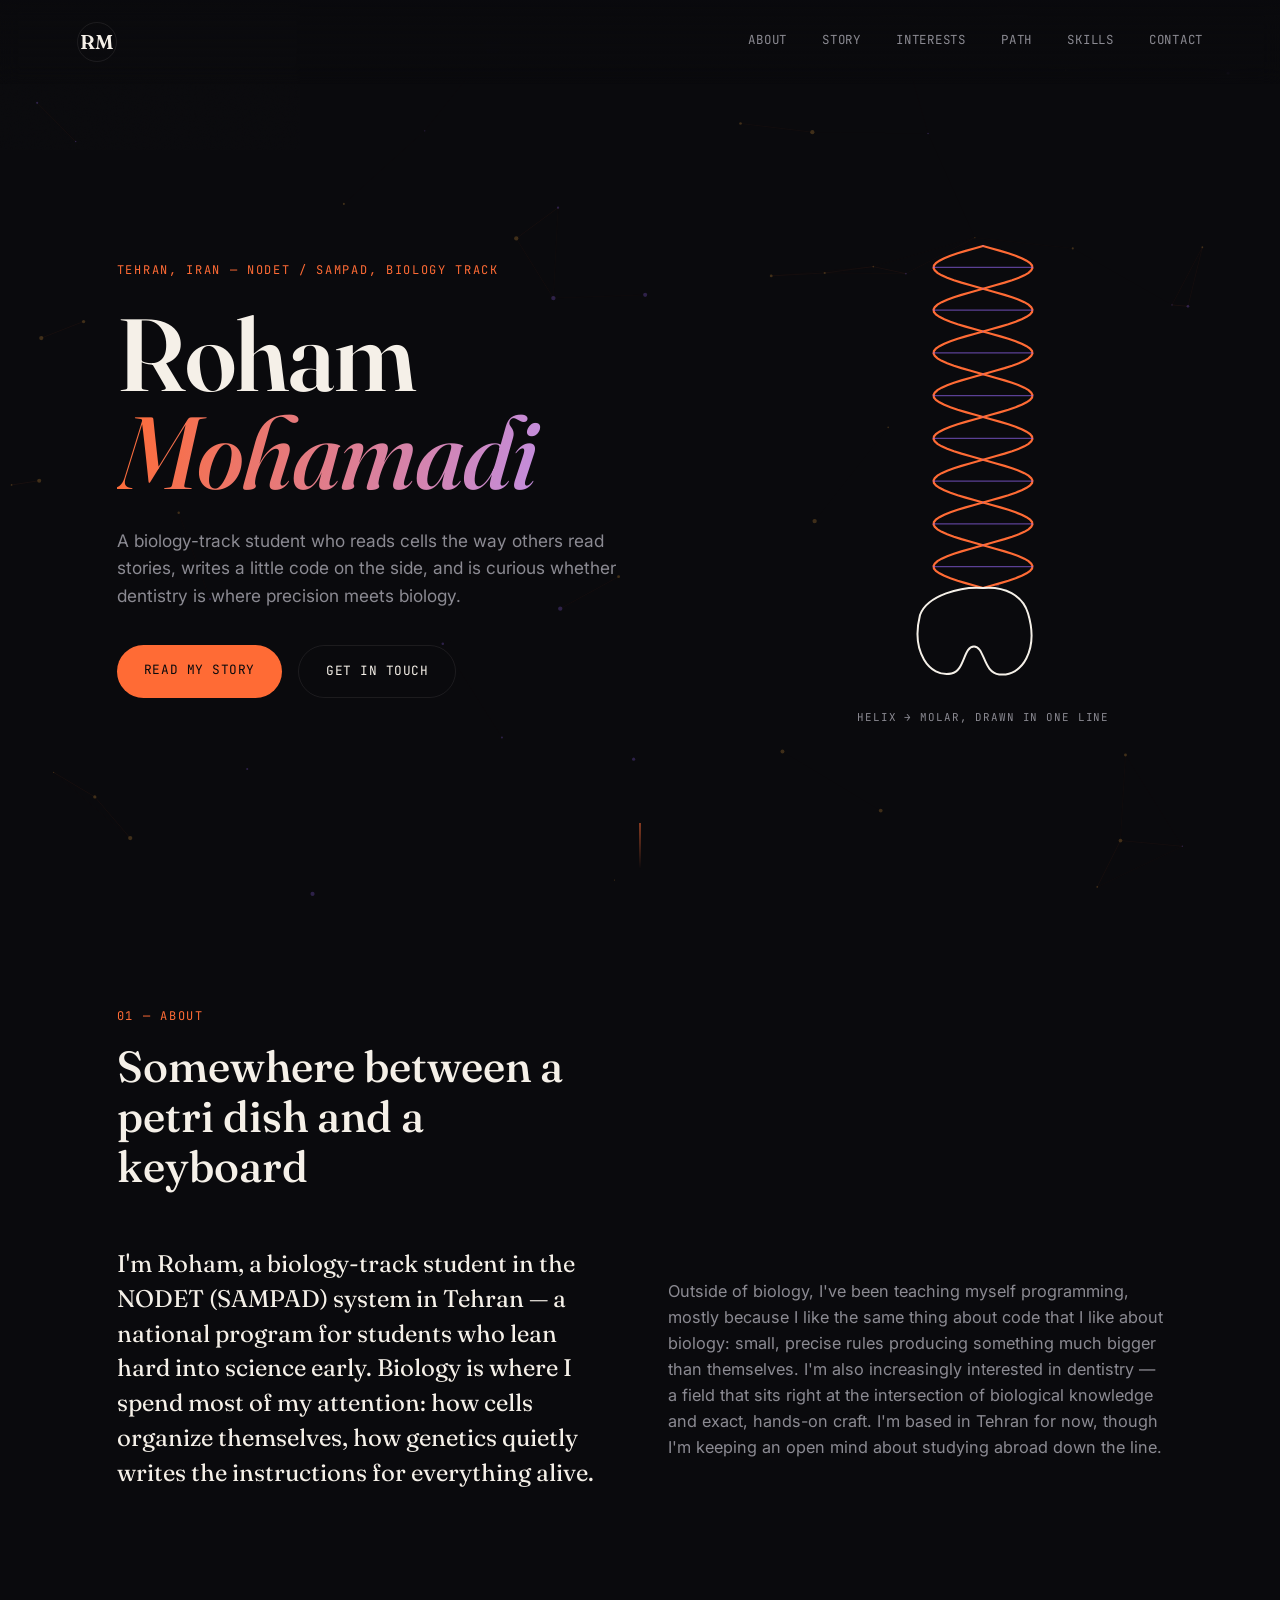
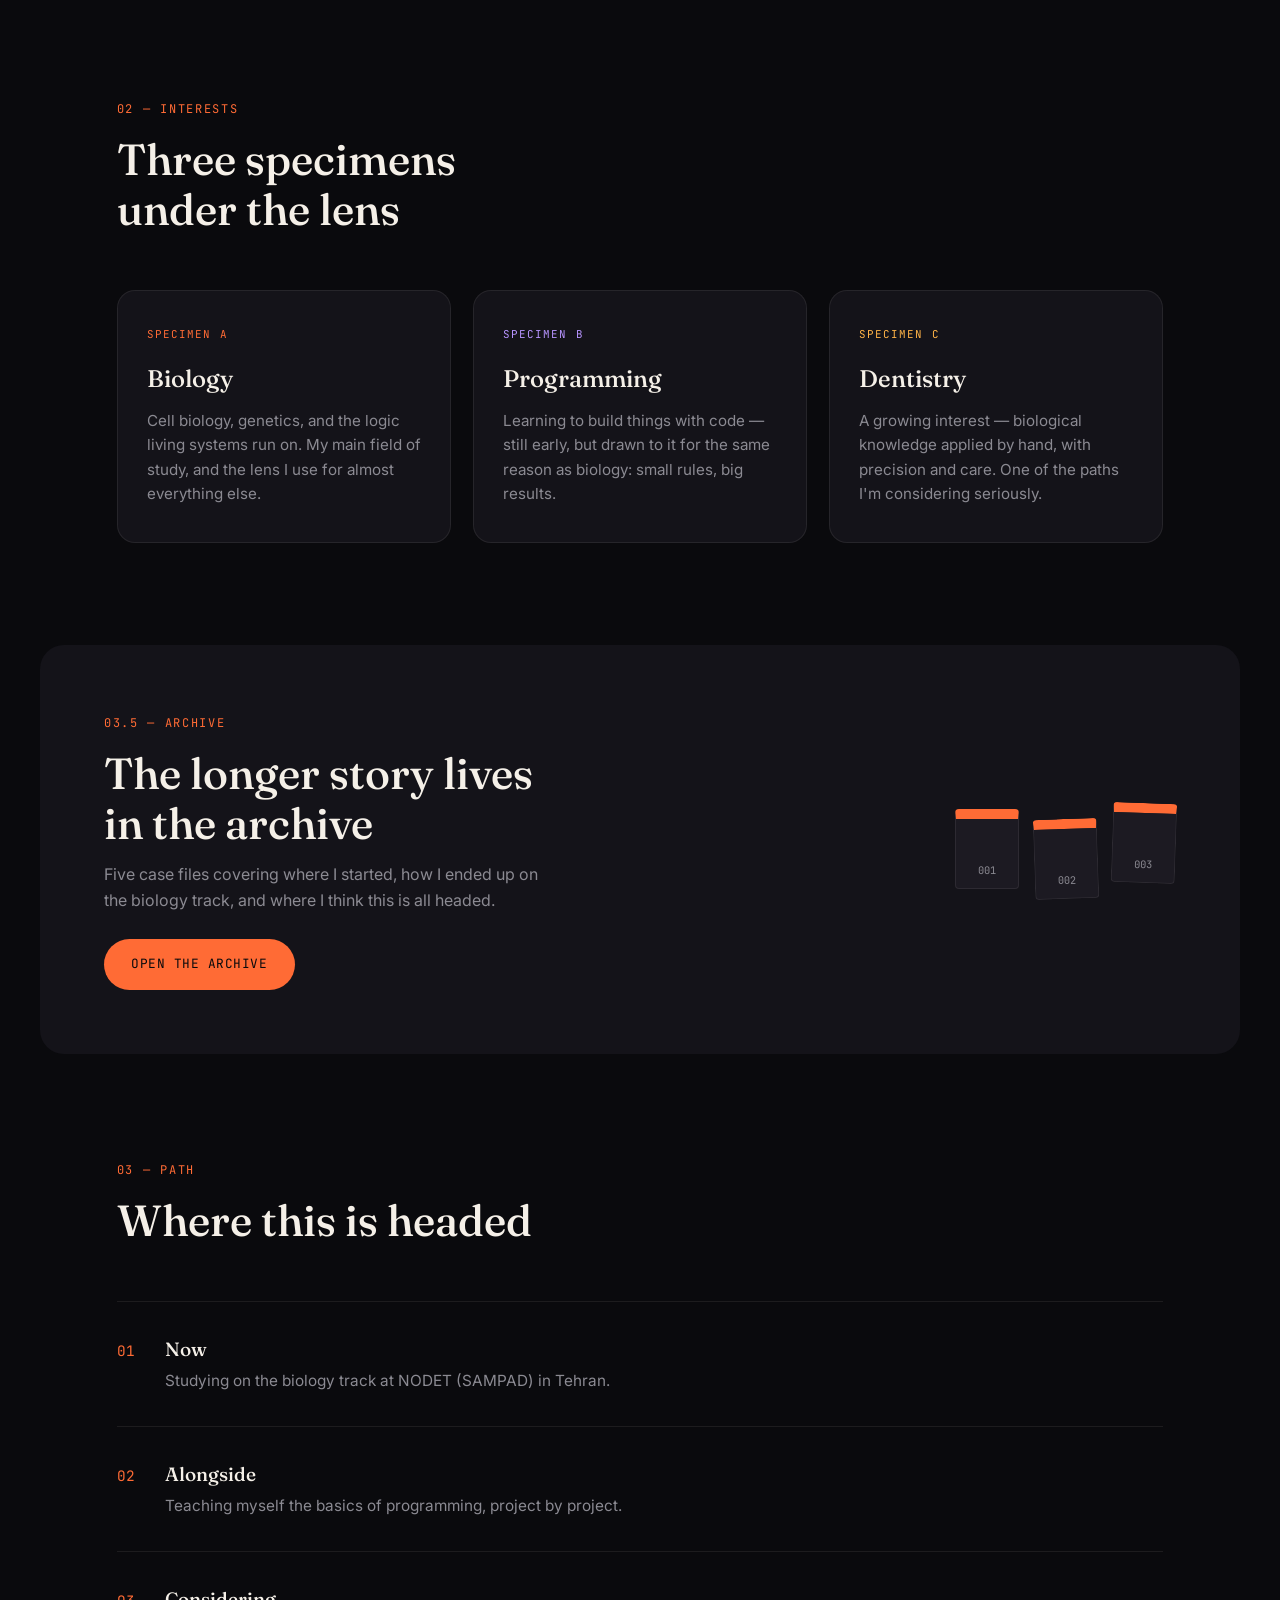
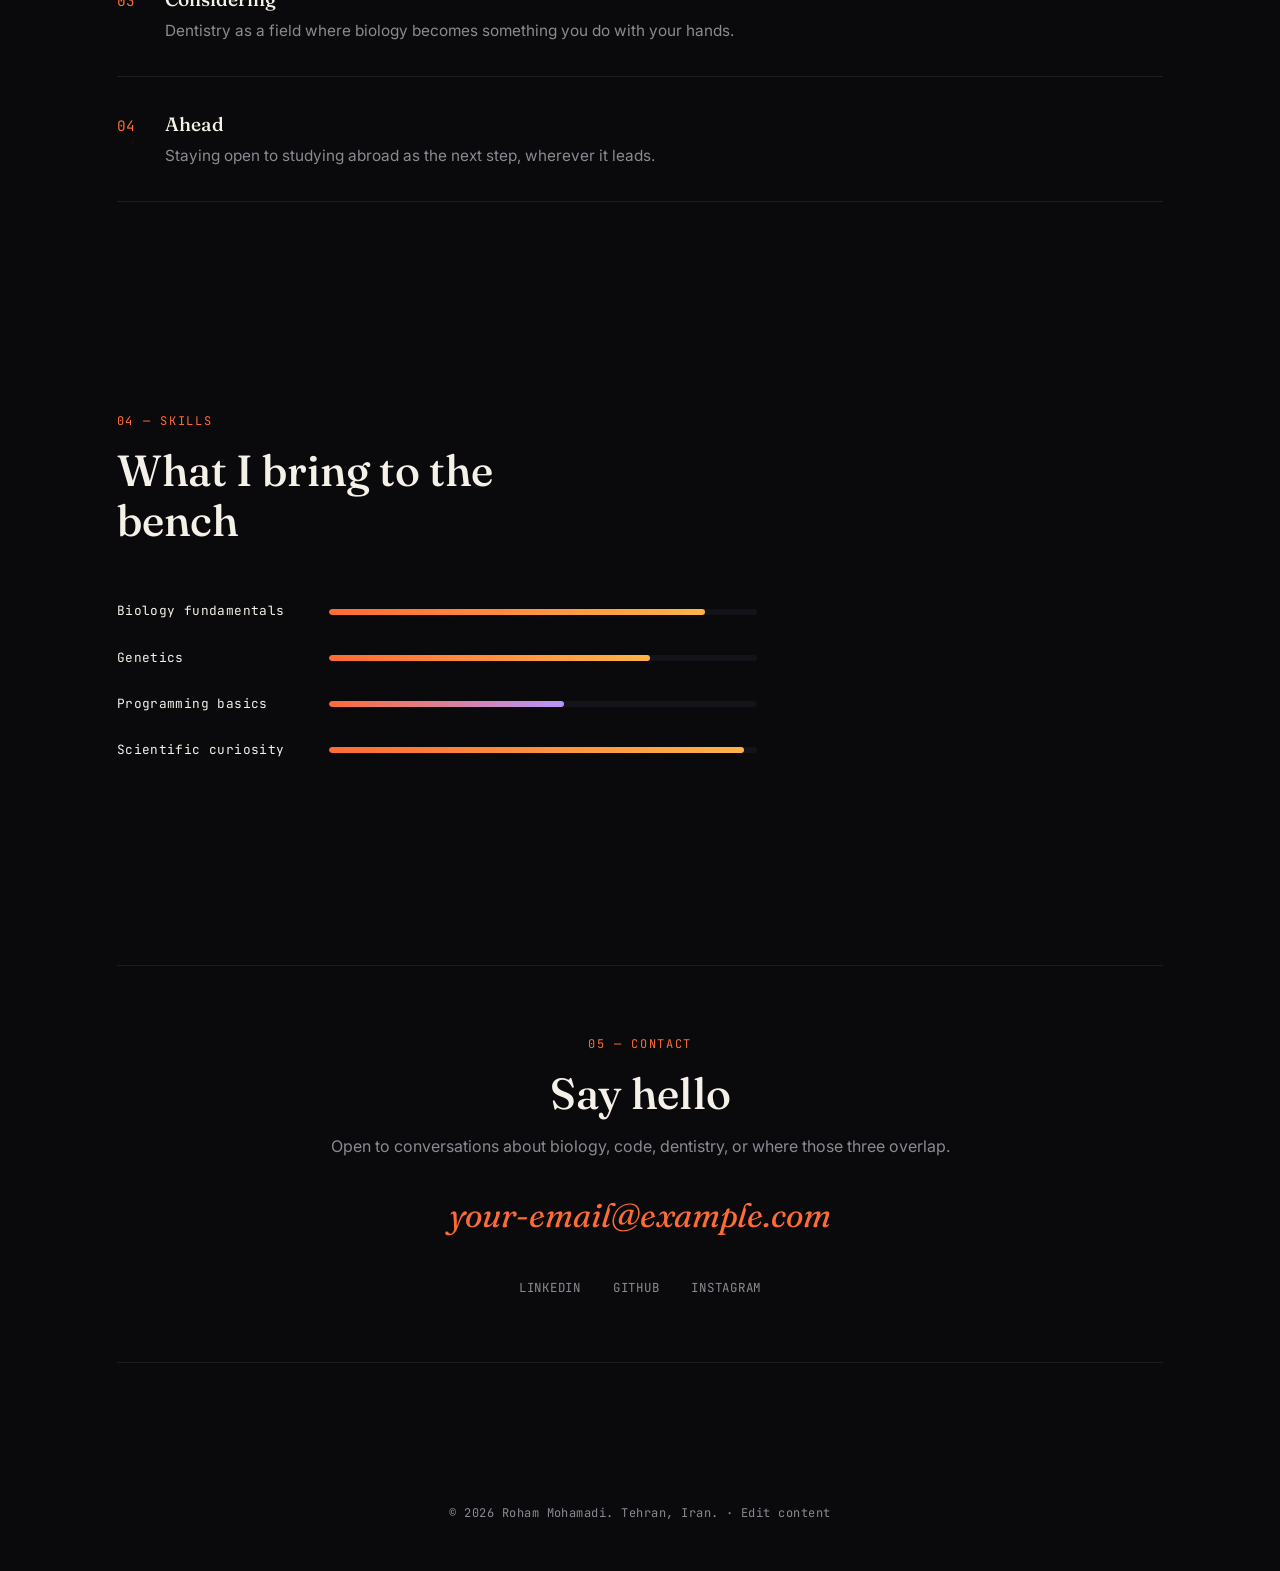
==== commit 3d1237ba: "Update index.html" ====
--- a/index.html
+++ b/index.html
@@ -57,6 +57,11 @@
 <body>
 
 <canvas id="bg-canvas"></canvas>
+<div class="cursor-glow" id="cursorGlow"></div>
+<svg class="grain-overlay" xmlns="http://www.w3.org/2000/svg">
+  <filter id="grainFilter"><feTurbulence type="fractalNoise" baseFrequency="0.85" numOctaves="2" stitchTiles="stitch"/></filter>
+  <rect width="100%" height="100%" filter="url(#grainFilter)"/>
+</svg>
 
 <div class="progress-bar" id="progressBar"></div>
 
@@ -70,7 +75,19 @@
     <a href="#skills">Skills</a>
     <a href="#contact">Contact</a>
   </nav>
+  <button class="hamburger" id="hamburger" aria-label="Open menu" aria-expanded="false">
+    <span></span><span></span><span></span>
+  </button>
 </header>
+
+<div class="mobile-menu" id="mobileMenu">
+  <a href="#about">About</a>
+  <a href="biography.html">Story</a>
+  <a href="#interests">Interests</a>
+  <a href="#path">Path</a>
+  <a href="#skills">Skills</a>
+  <a href="#contact">Contact</a>
+</div>
 
 <main>
 
@@ -96,7 +113,7 @@
       <svg id="specimenSvg" viewBox="0 0 400 520" fill="none" xmlns="http://www.w3.org/2000/svg">
         <!-- helix that resolves into a molar shape, drawn on scroll -->
         <g id="helixGroup" stroke="#ff6b35" stroke-width="2.4" stroke-linecap="round" fill="none"></g>
-        <g id="rungGroup" stroke="#ffb347" stroke-width="1.6" stroke-linecap="round" opacity="0.75"></g>
+        <g id="rungGroup" stroke="#9b6bff" stroke-width="1.6" stroke-linecap="round" opacity="0.75"></g>
         <path id="molarPath" d="M130 430 C120 470, 140 500, 165 495 C180 492, 178 465, 190 465 C202 465, 200 494, 218 496 C244 499, 262 468, 250 428 C244 408, 224 398, 200 400 C176 398, 138 408, 130 430 Z"
           stroke="#f5f0e8" stroke-width="2.2" fill="none" opacity="0"/>
       </svg>
@@ -215,20 +232,20 @@
       <span class="eyebrow">04 &mdash; Skills</span>
       <h2>What I bring to the bench</h2>
     </div>
-    <div class="skills-grid reveal">
-      <div class="skill-row">
+    <div class="skills-grid">
+      <div class="skill-row reveal">
         <span class="skill-name" id="skill1-name">Biology fundamentals</span>
         <div class="skill-bar" id="skill1-bar"><span style="--level:88%"></span></div>
       </div>
-      <div class="skill-row">
+      <div class="skill-row reveal">
         <span class="skill-name" id="skill2-name">Genetics</span>
         <div class="skill-bar" id="skill2-bar"><span style="--level:75%"></span></div>
       </div>
-      <div class="skill-row">
+      <div class="skill-row reveal">
         <span class="skill-name" id="skill3-name">Programming basics</span>
         <div class="skill-bar" id="skill3-bar"><span style="--level:55%"></span></div>
       </div>
-      <div class="skill-row">
+      <div class="skill-row reveal">
         <span class="skill-name" id="skill4-name">Scientific curiosity</span>
         <div class="skill-bar" id="skill4-bar"><span style="--level:97%"></span></div>
       </div>
--- a/css/style.css
+++ b/css/style.css
@@ -5,6 +5,8 @@
   --panel-2:#1c1a22;
   --orange:#ff6b35;
   --amber:#ffb347;
+  --violet:#9b6bff;
+  --violet-soft:#b794ff;
   --bone:#f5f0e8;
   --gray:#8b8a92;
   --line:rgba(245,240,232,0.08);
@@ -58,25 +60,6 @@
   transition:width 0.1s linear;
 }
 
-/* ===== Signature ===== */
-.signature-block{
-  margin-top:2.4rem;
-  max-width:420px;
-}
-#signatureSvg{width:100%; height:auto; display:block;}
-.signature-caption{
-  display:block;
-  font-family:var(--mono);
-  font-size:0.7rem;
-  letter-spacing:0.08em;
-  text-transform:uppercase;
-  color:var(--gray);
-  margin-top:0.4rem;
-  opacity:0;
-  transition:opacity 0.6s var(--ease);
-}
-.signature-caption.show{opacity:1;}
-
 /* ===== Nav ===== */
 .nav{
   position:fixed;
@@ -125,8 +108,64 @@
 .nav-links a:hover{color:var(--bone);}
 .nav-links a:hover::after{width:100%;}
 
+.hamburger{
+  display:none;
+  flex-direction:column;
+  justify-content:center;
+  gap:5px;
+  width:36px; height:36px;
+  background:none;
+  border:none;
+  cursor:pointer;
+  z-index:60;
+}
+.hamburger span{
+  display:block;
+  width:22px; height:2px;
+  background:var(--bone);
+  border-radius:2px;
+  transition:transform 0.35s var(--ease), opacity 0.25s var(--ease), background 0.3s var(--ease);
+}
+.hamburger.open span:nth-child(1){transform:translateY(7px) rotate(45deg); background:var(--orange);}
+.hamburger.open span:nth-child(2){opacity:0;}
+.hamburger.open span:nth-child(3){transform:translateY(-7px) rotate(-45deg); background:var(--orange);}
+
+.mobile-menu{
+  position:fixed;
+  inset:0;
+  z-index:45;
+  background:rgba(10,10,13,0.97);
+  backdrop-filter:blur(14px);
+  display:flex;
+  flex-direction:column;
+  align-items:center;
+  justify-content:center;
+  gap:1.8rem;
+  opacity:0;
+  pointer-events:none;
+  transform:translateY(-12px);
+  transition:opacity 0.4s var(--ease), transform 0.4s var(--ease);
+}
+.mobile-menu.open{
+  opacity:1;
+  pointer-events:auto;
+  transform:translateY(0);
+}
+.mobile-menu a{
+  font-family:var(--display);
+  font-style:italic;
+  font-size:1.8rem;
+  color:var(--bone);
+  transition:color 0.3s var(--ease);
+}
+.mobile-menu a:hover{color:var(--orange);}
+
 @media (max-width:720px){
   .nav-links{display:none;}
+  .hamburger{display:flex;}
+}
+@media (min-width:721px){
+  .mobile-menu{display:none;}
 }
 
 /* ===== Layout helpers ===== */
@@ -166,6 +205,19 @@
   transform:translateY(0);
 }
 
+/* Staggered entrance for grouped items */
+.specimen-card:nth-child(1){transition-delay:0s;}
+.specimen-card:nth-child(2){transition-delay:0.12s;}
+.specimen-card:nth-child(3){transition-delay:0.24s;}
+.timeline-item:nth-child(1){transition-delay:0s;}
+.timeline-item:nth-child(2){transition-delay:0.09s;}
+.timeline-item:nth-child(3){transition-delay:0.18s;}
+.timeline-item:nth-child(4){transition-delay:0.27s;}
+.skill-row:nth-child(1){transition-delay:0s;}
+.skill-row:nth-child(2){transition-delay:0.1s;}
+.skill-row:nth-child(3){transition-delay:0.2s;}
+.skill-row:nth-child(4){transition-delay:0.3s;}
+
 /* ===== Hero ===== */
 .hero{
   min-height:100vh;
@@ -190,7 +242,7 @@
 .hero-name-accent{
   font-style:italic;
   font-weight:500;
-  background:linear-gradient(100deg, var(--orange), var(--amber));
+  background:linear-gradient(100deg, var(--orange), var(--violet-soft));
   -webkit-background-clip:text;
   background-clip:text;
   color:transparent;
@@ -298,27 +350,38 @@
   display:grid;
   grid-template-columns:repeat(3, 1fr);
   gap:1.4rem;
+  perspective:1000px;
 }
 .specimen-card{
   background:var(--panel);
   border:1px solid var(--line);
   border-radius:18px;
   padding:2.2rem 1.8rem;
-  transition:transform 0.4s var(--ease), border-color 0.4s var(--ease), background 0.4s var(--ease);
+  transition:transform 0.25s var(--ease), border-color 0.4s var(--ease), background 0.4s var(--ease);
   position:relative;
   overflow:hidden;
+  transform:perspective(800px) rotateX(var(--ry, 0deg)) rotateY(var(--rx, 0deg)) translateY(0);
+  will-change:transform;
 }
 .specimen-card::before{
   content:"";
   position:absolute;
   top:-40%; left:-40%;
   width:80%; height:80%;
-  background:radial-gradient(circle, rgba(255,107,53,0.16), transparent 70%);
+  background:radial-gradient(circle, var(--card-accent, var(--orange)) 0%, transparent 70%);
   opacity:0;
   transition:opacity 0.4s var(--ease);
 }
+.specimen-card:nth-child(1){ --card-accent: rgba(255,107,53,0.16); }
+.specimen-card:nth-child(2){ --card-accent: rgba(155,107,255,0.18); }
+.specimen-card:nth-child(3){ --card-accent: rgba(255,179,71,0.16); }
+.specimen-card:nth-child(1) .specimen-tag{ color:var(--orange); }
+.specimen-card:nth-child(2) .specimen-tag{ color:var(--violet-soft); }
+.specimen-card:nth-child(3) .specimen-tag{ color:var(--amber); }
+.specimen-card:nth-child(1):hover{ border-color:rgba(255,107,53,0.4); }
+.specimen-card:nth-child(2):hover{ border-color:rgba(155,107,255,0.45); }
+.specimen-card:nth-child(3):hover{ border-color:rgba(255,179,71,0.4); }
 .specimen-card:hover{
-  transform:translateY(-8px);
   border-color:rgba(255,107,53,0.4);
   background:var(--panel-2);
 }
@@ -430,6 +493,9 @@
   background:linear-gradient(90deg, var(--orange), var(--amber));
   transition:width 1.4s var(--ease);
 }
+.skill-row:nth-child(3) .skill-bar span{
+  background:linear-gradient(90deg, var(--orange), var(--violet-soft));
+}
 .skill-bar.animate span{width:var(--level);}
 
 /* ===== Contact ===== */
@@ -475,3 +541,35 @@
   position:relative;
   z-index:1;
 }
+
+/* ===== Ambient cursor glow ===== */
+.cursor-glow{
+  position:fixed;
+  top:0; left:0;
+  width:480px; height:480px;
+  border-radius:50%;
+  background:radial-gradient(circle, rgba(255,107,53,0.14) 0%, rgba(155,107,255,0.09) 50%, transparent 75%);
+  transform:translate(-50%, -50%);
+  pointer-events:none;
+  z-index:2;
+  mix-blend-mode:screen;
+  opacity:0;
+  transition:opacity 0.5s ease;
+}
+.cursor-glow.active{opacity:1;}
+@media (max-width:900px){
+  .cursor-glow{display:none;}
+}
+@media (prefers-reduced-motion: reduce){
+  .cursor-glow{display:none;}
+}
+
+/* ===== Grain texture overlay ===== */
+.grain-overlay{
+  position:fixed;
+  inset:0;
+  z-index:3;
+  pointer-events:none;
+  opacity:0.035;
+  mix-blend-mode:overlay;
+}
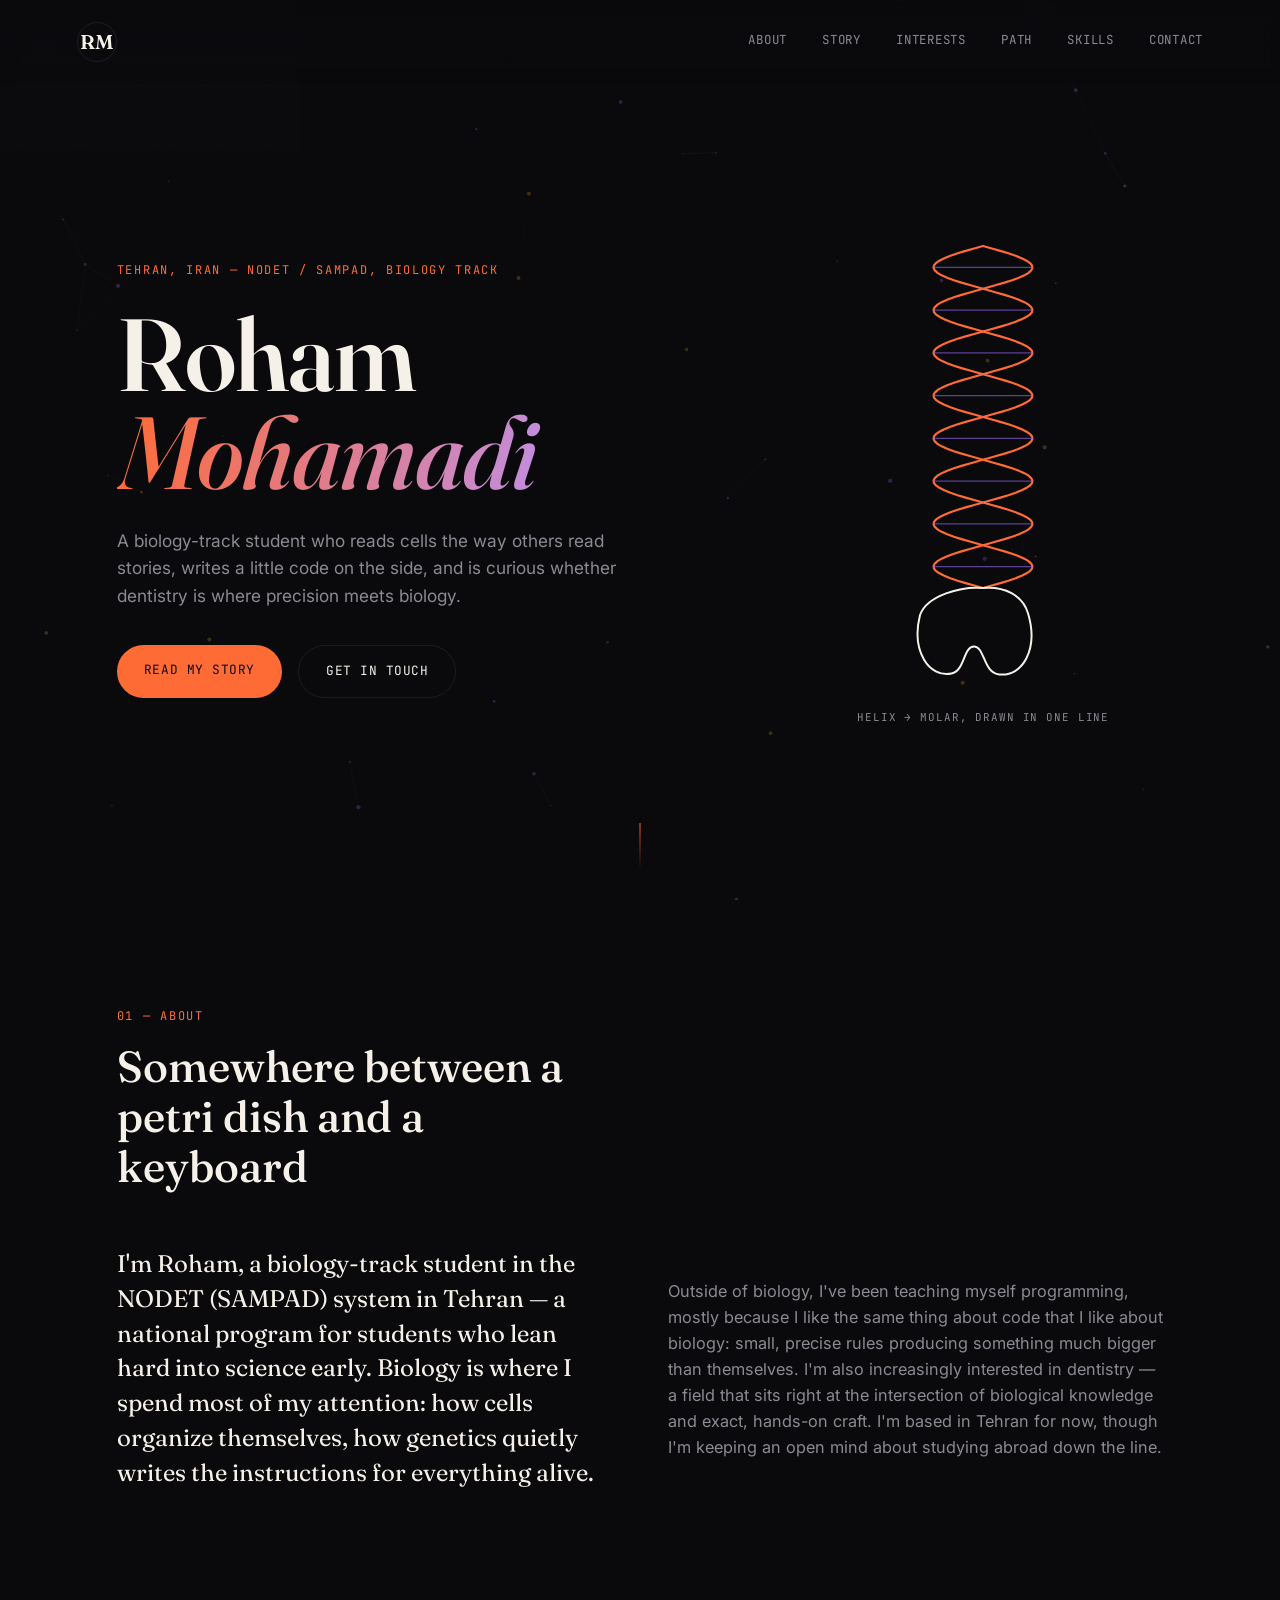
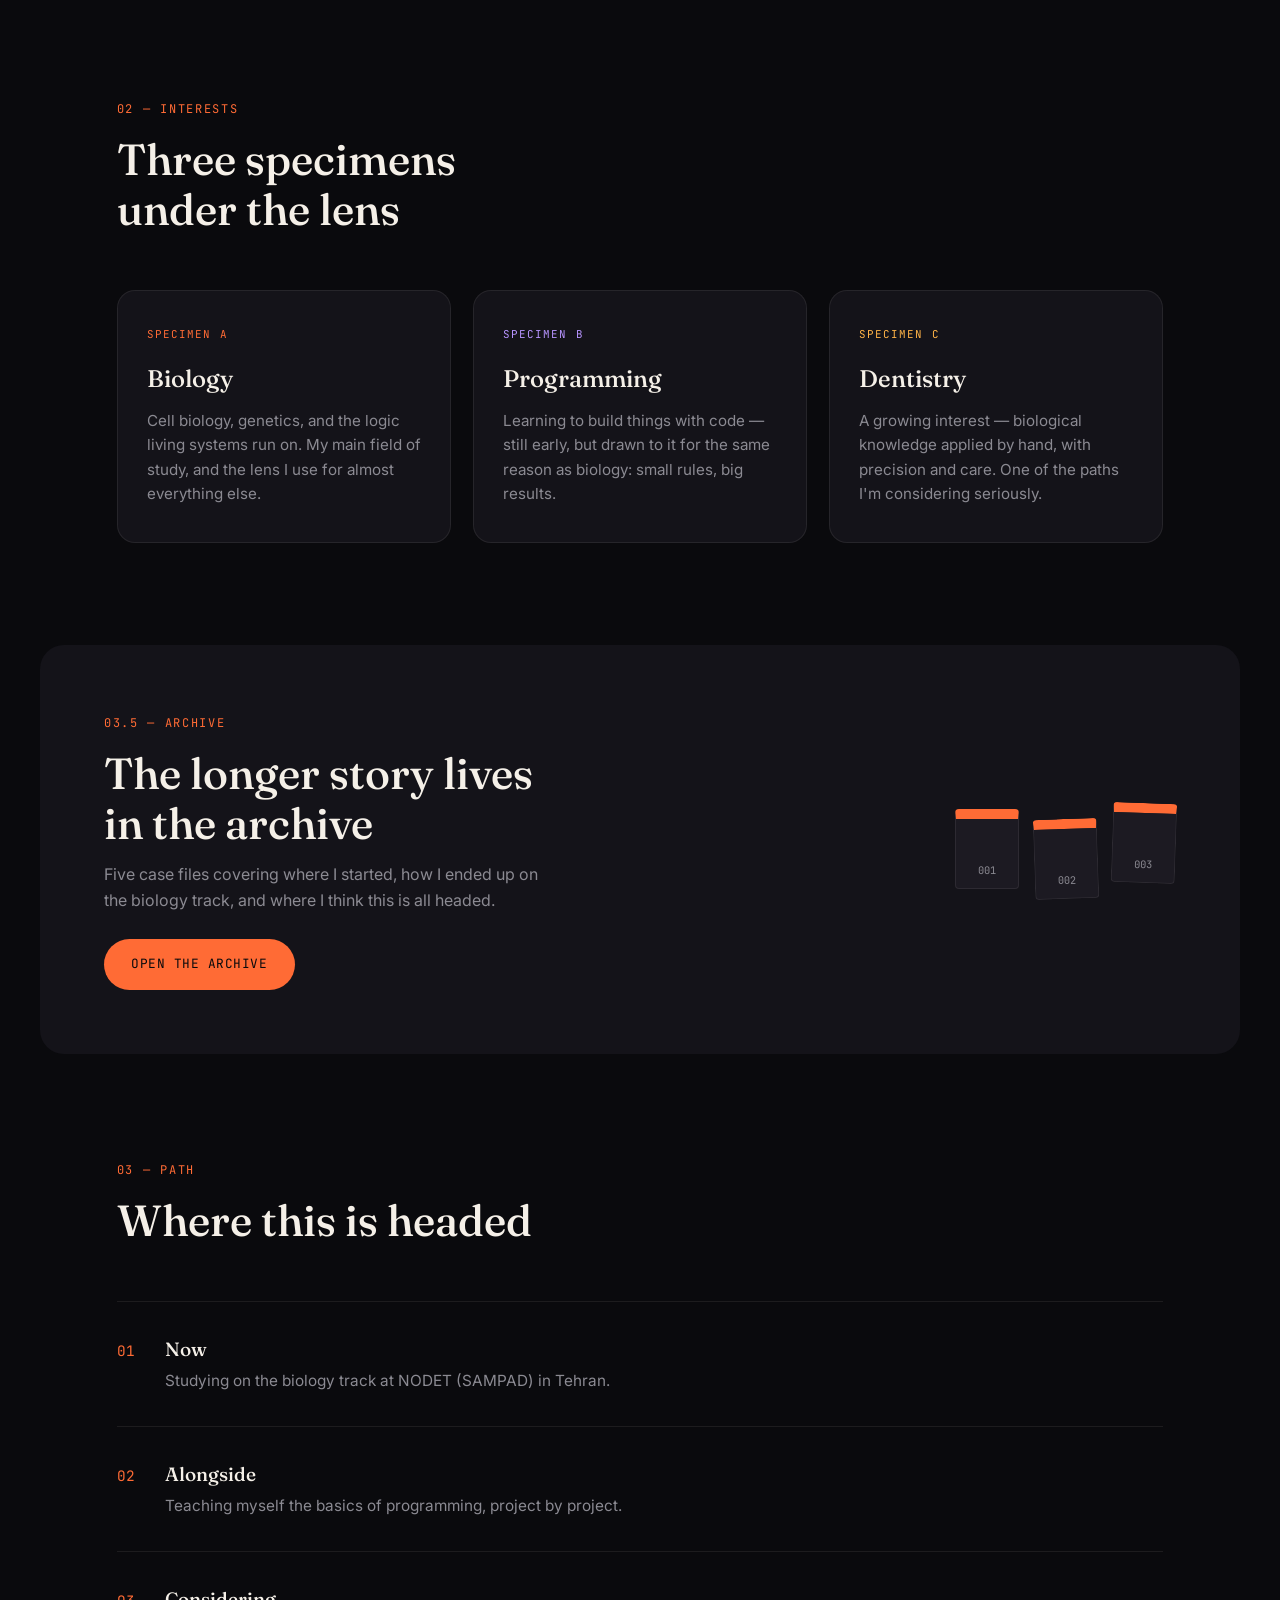
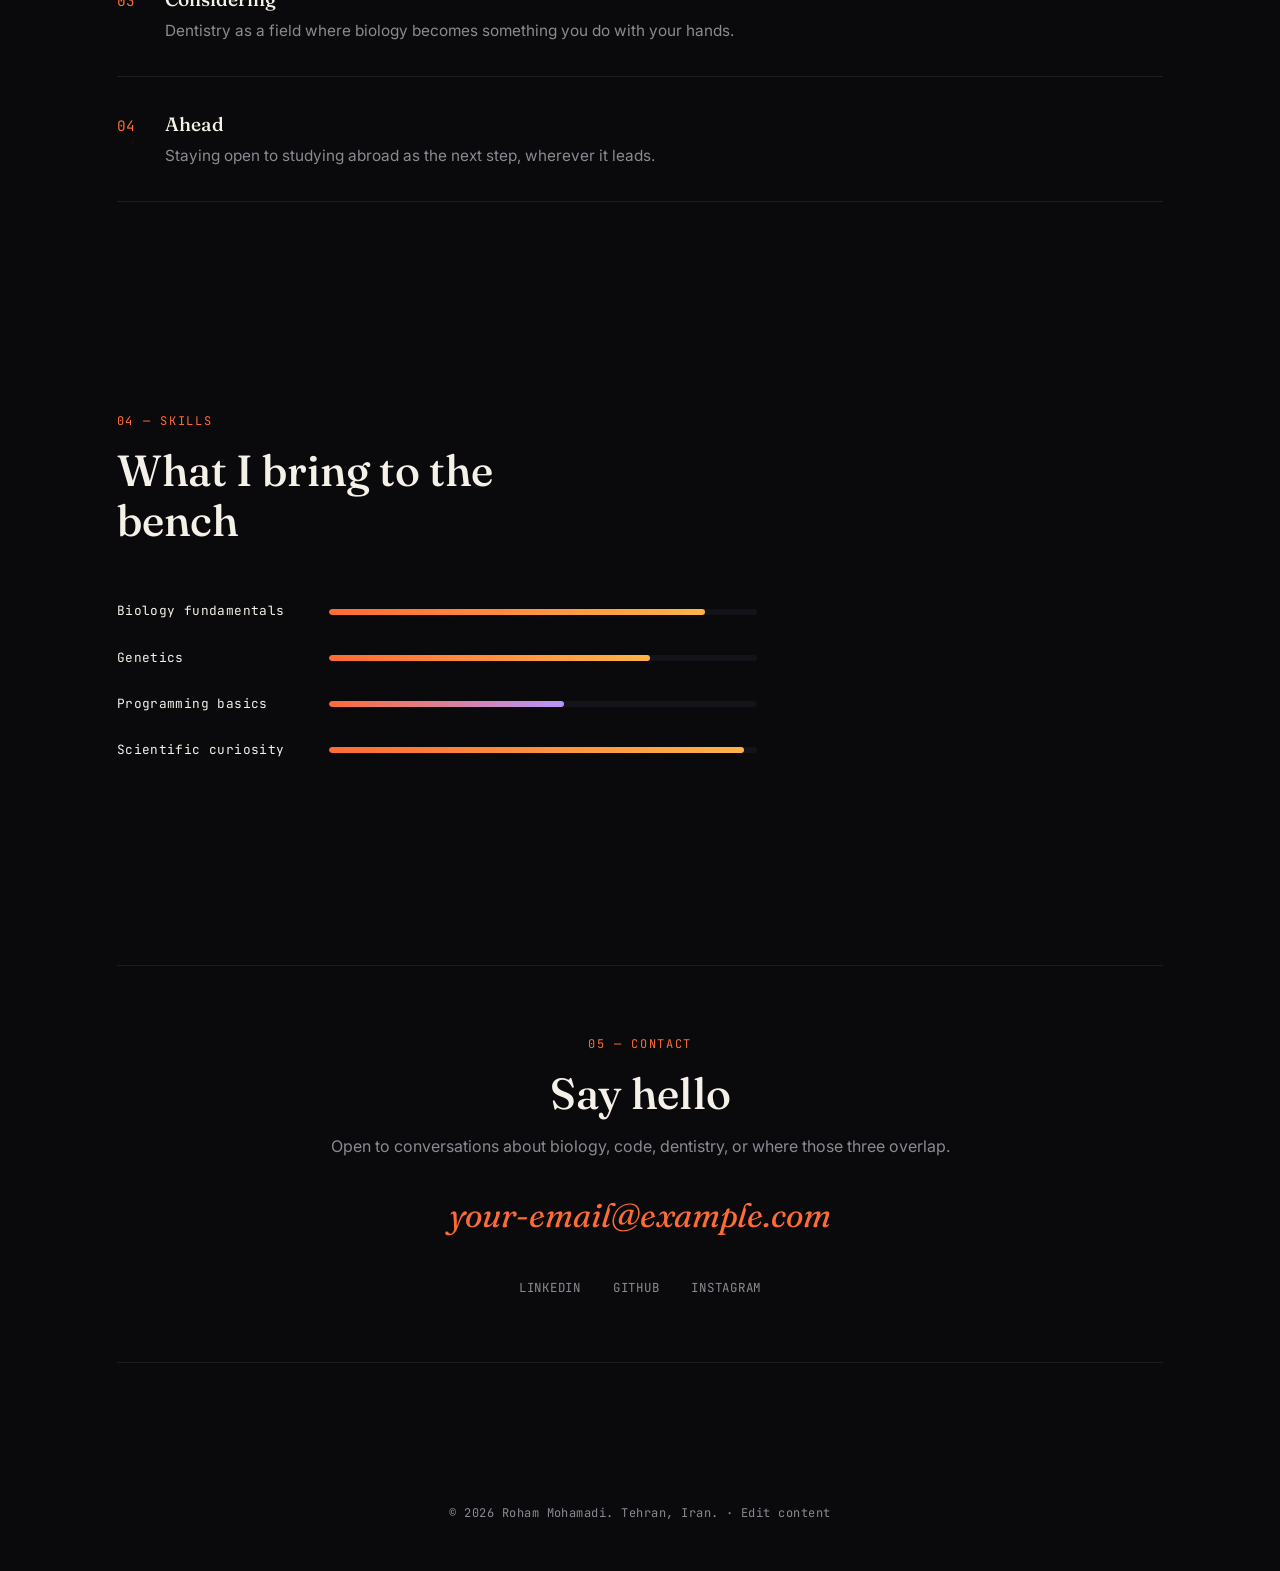
==== commit 8c44c803: "Update index.html" ====
--- a/index.html
+++ b/index.html
@@ -8,13 +8,13 @@
 <meta name="keywords" content="Roham Mohamadi, Roham Mohamadi Tehran, Roham Mohamadi biology, Roham Mohamadi student">
 <meta name="author" content="Roham Mohamadi">
 <meta name="robots" content="index, follow">
-<link rel="canonical" href="https://rohammohamadi.com/">
+<link rel="canonical" href="https://roham615.github.io/roham-mohamadi-site/">
 
 <!-- Open Graph -->
 <meta property="og:type" content="profile">
 <meta property="og:title" content="Roham Mohamadi — Biology Student & Curious Mind">
 <meta property="og:description" content="Personal site of Roham Mohamadi: NODET (SAMPAD) biology-track student in Tehran, exploring genetics, dentistry, and programming.">
-<meta property="og:url" content="https://rohammohamadi.com/">
+<meta property="og:url" content="https://roham615.github.io/roham-mohamadi-site/">
 <meta property="og:site_name" content="Roham Mohamadi">
 <meta property="profile:first_name" content="Roham">
 <meta property="profile:last_name" content="Mohamadi">
@@ -38,7 +38,7 @@
   "@type": "Person",
   "name": "Roham Mohamadi",
   "alternateName": "Roham",
-  "url": "https://rohammohamadi.com/",
+  "url": "https://roham615.github.io/roham-mohamadi-site/",
   "jobTitle": "High School Student",
   "affiliation": {
     "@type": "EducationalOrganization",
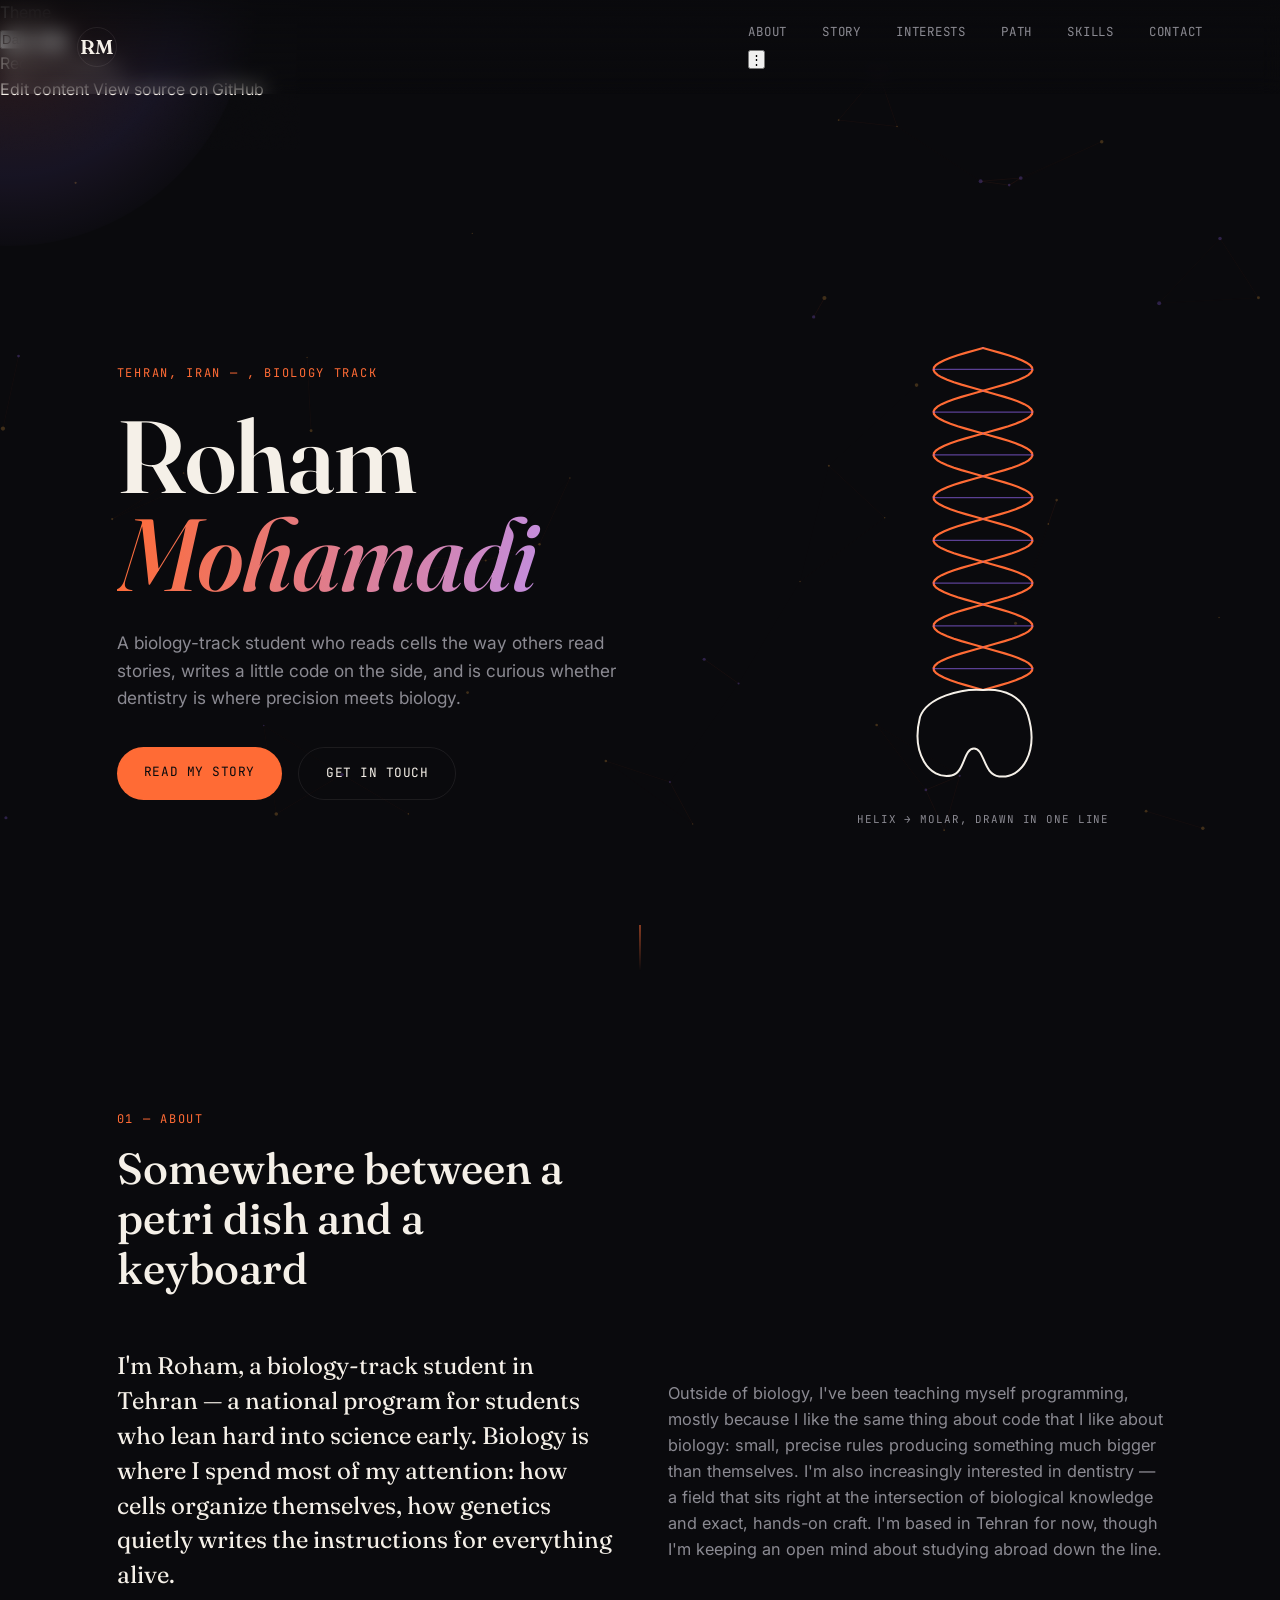
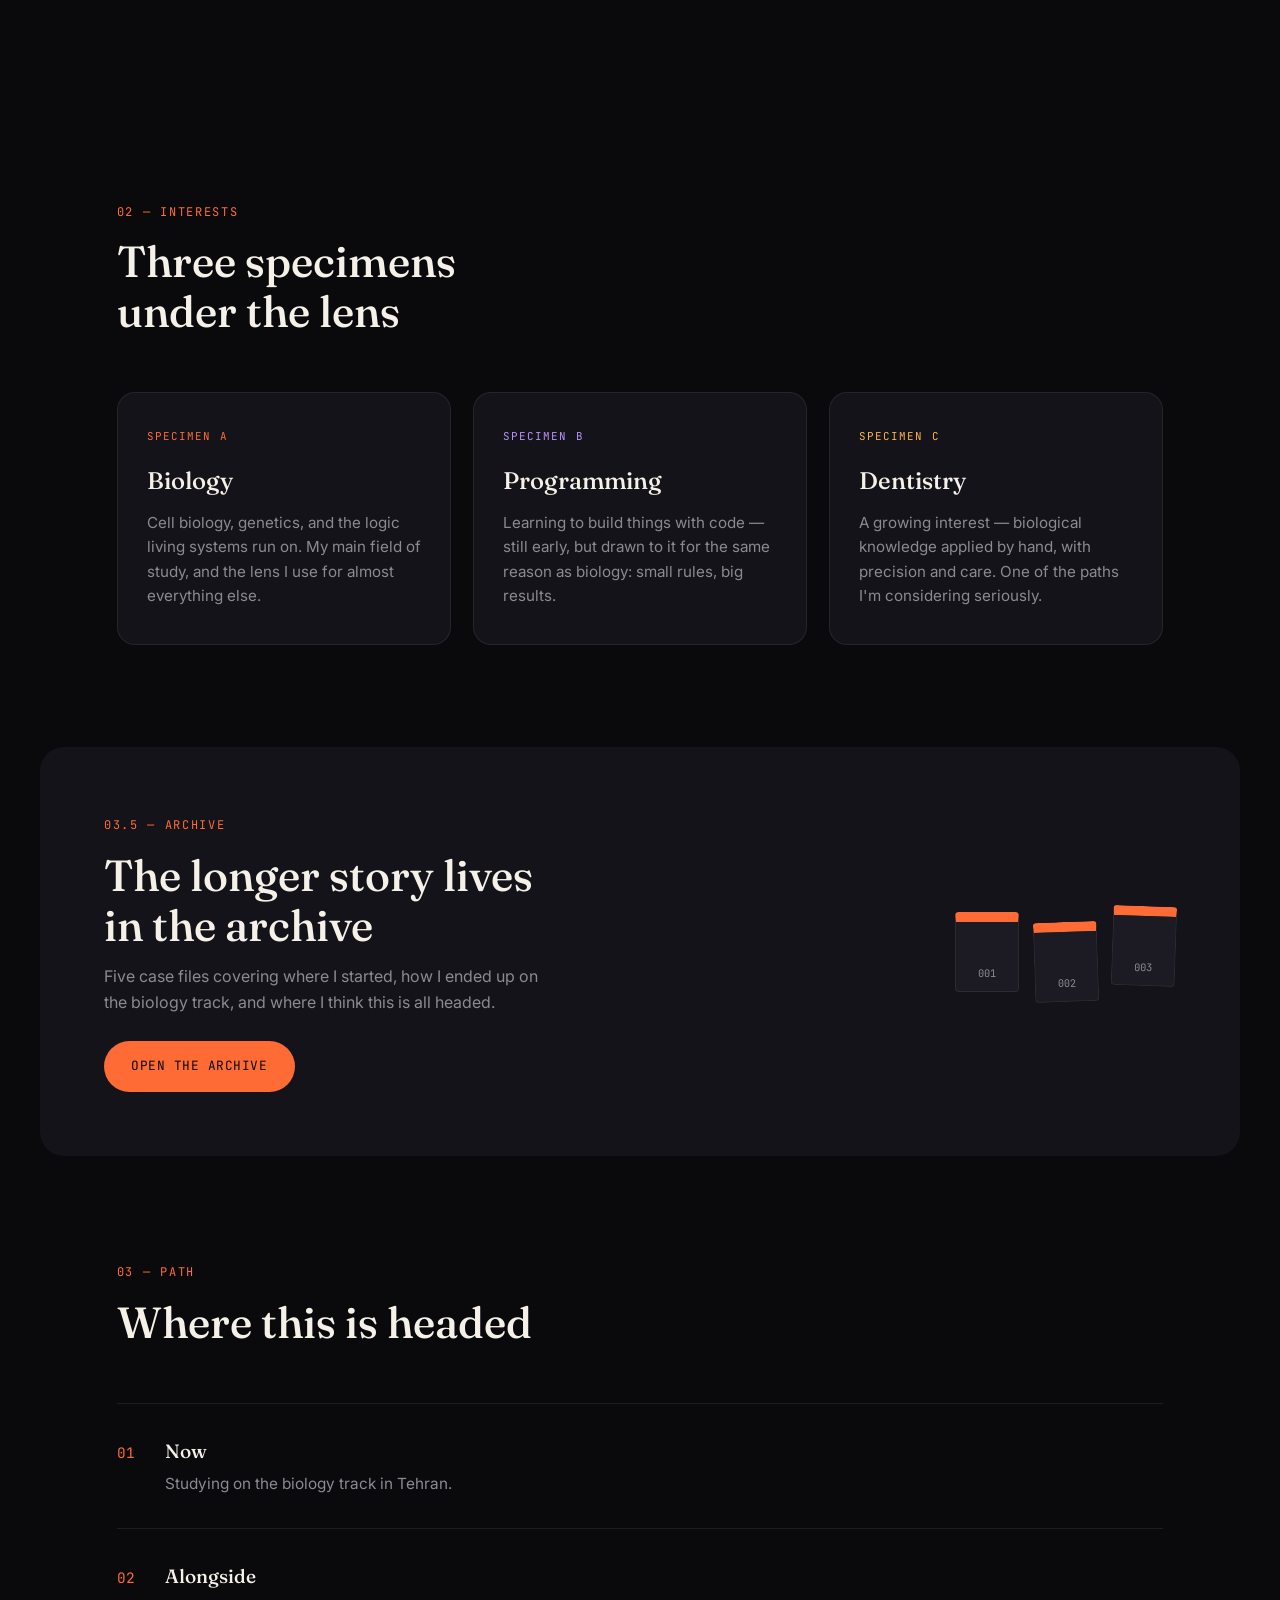
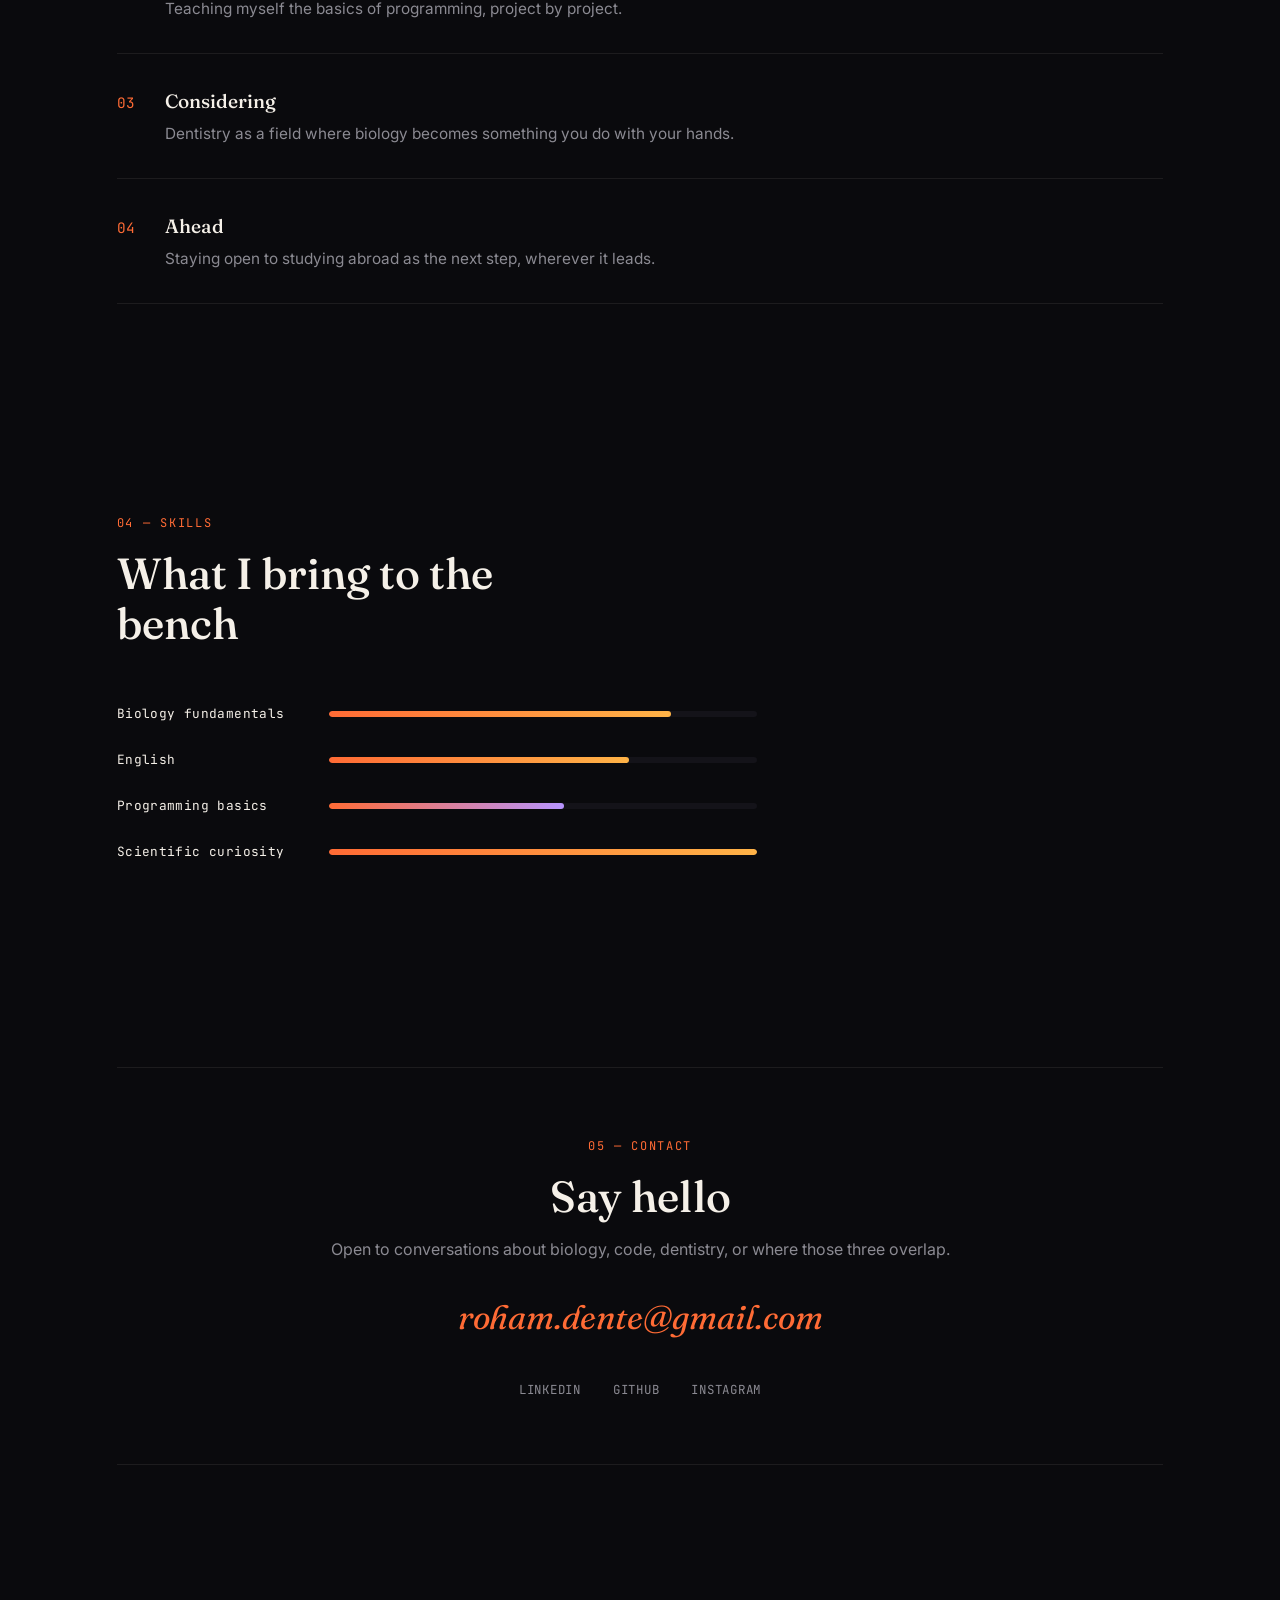
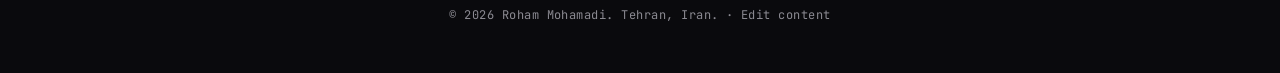
==== commit 8ac25639: "Update index.html" ====
--- a/index.html
+++ b/index.html
@@ -2,6 +2,14 @@
 <html lang="en">
 <head>
 <meta charset="UTF-8">
+<script>
+(function(){
+  try{
+    if (localStorage.getItem('rm-theme') === 'light') document.documentElement.setAttribute('data-theme','light');
+    if (localStorage.getItem('rm-motion') === 'reduced') document.documentElement.setAttribute('data-motion','reduced');
+  }catch(e){}
+})();
+</script>
 <meta name="viewport" content="width=device-width, initial-scale=1.0">
 <title>Roham Mohamadi — Biology Student &amp; Curious Mind, Tehran</title>
 <meta name="description" content="Roham Mohamadi is a NODET (SAMPAD) biology-track high school student in Tehran, exploring genetics, dentistry, and code. Official personal site.">
@@ -67,18 +75,37 @@
 
 <header class="nav" id="nav">
   <a href="#top" class="nav-mark">RM</a>
-  <nav class="nav-links">
-    <a href="#about">About</a>
-    <a href="biography.html">Story</a>
-    <a href="#interests">Interests</a>
-    <a href="#path">Path</a>
-    <a href="#skills">Skills</a>
-    <a href="#contact">Contact</a>
-  </nav>
-  <button class="hamburger" id="hamburger" aria-label="Open menu" aria-expanded="false">
-    <span></span><span></span><span></span>
-  </button>
+  <div class="nav-right">
+    <nav class="nav-links">
+      <a href="#about">About</a>
+      <a href="biography.html">Story</a>
+      <a href="#interests">Interests</a>
+      <a href="#path">Path</a>
+      <a href="#skills">Skills</a>
+      <a href="#contact">Contact</a>
+    </nav>
+    <button class="hamburger" id="hamburger" aria-label="Open menu" aria-expanded="false">
+      <span></span><span></span><span></span>
+    </button>
+    <button class="settings-btn" id="settingsBtn" aria-label="Site settings" aria-expanded="false">&#8942;</button>
+  </div>
 </header>
+
+<div class="settings-panel" id="settingsPanel">
+  <div class="settings-row">
+    <span>Theme</span>
+    <div class="theme-toggle" role="group" aria-label="Theme">
+      <button type="button" class="theme-opt active" data-theme-choice="dark">Dark</button>
+      <button type="button" class="theme-opt" data-theme-choice="light">Light</button>
+    </div>
+  </div>
+  <div class="settings-row">
+    <span>Reduce motion</span>
+    <button type="button" class="switch" id="motionSwitch" role="switch" aria-checked="false"><span></span></button>
+  </div>
+  <a href="admin/" class="settings-link">Edit content</a>
+  <a href="https://github.com/roham615/roham-mohamadi-site" target="_blank" rel="noopener" class="settings-link">View source on GitHub</a>
+</div>
 
 <div class="mobile-menu" id="mobileMenu">
   <a href="#about">About</a>
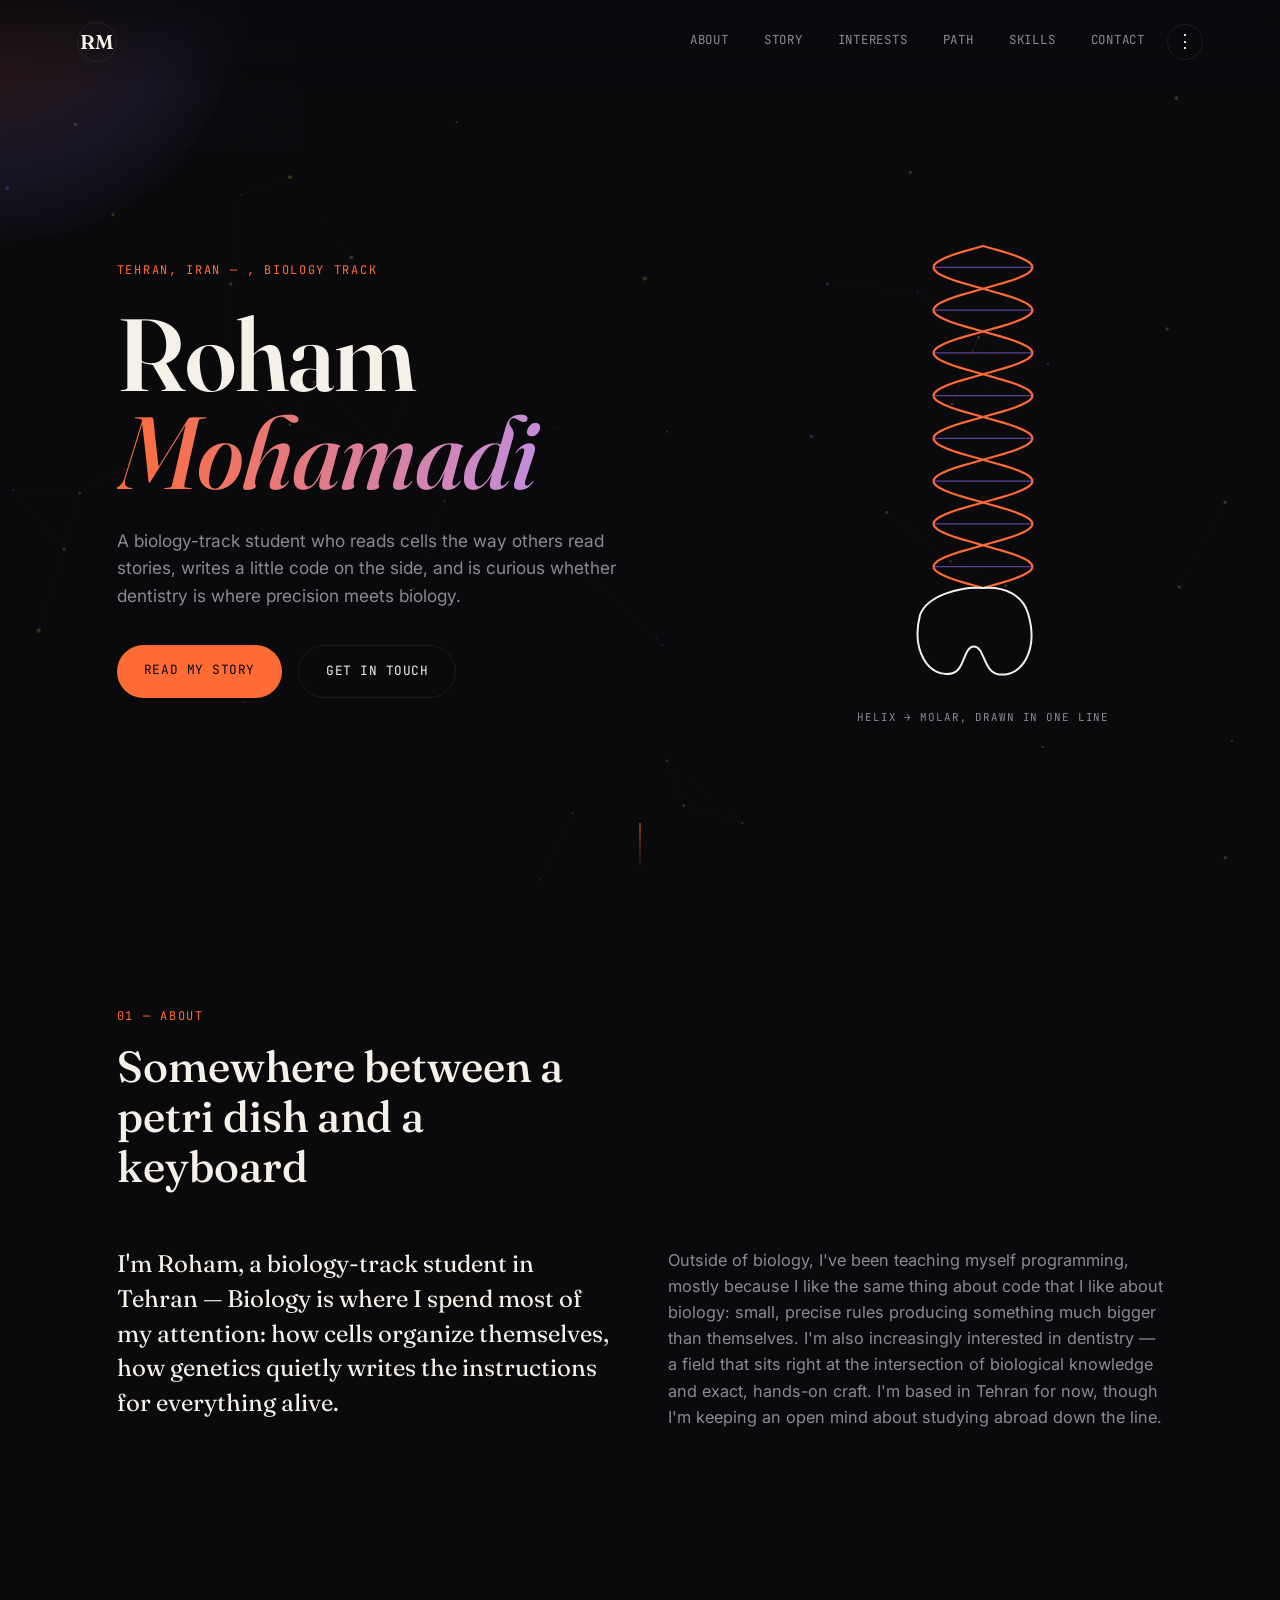
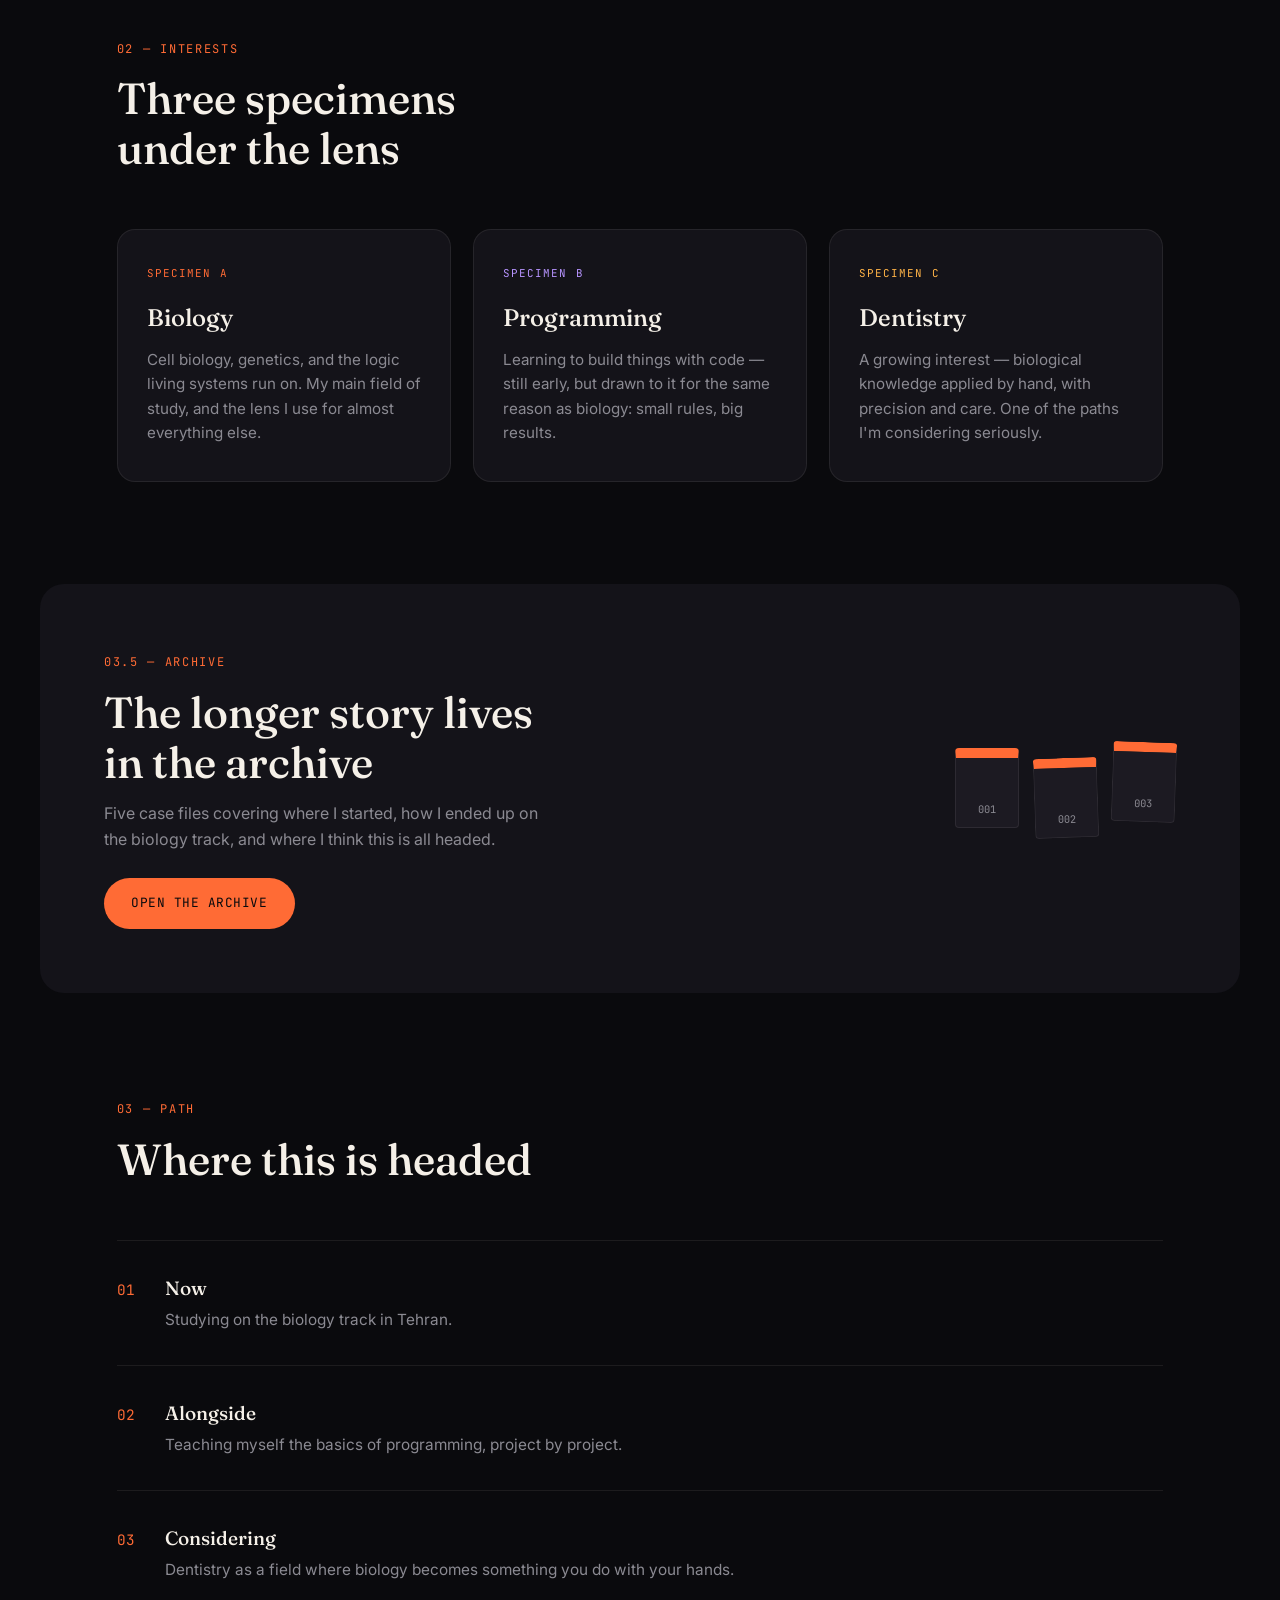
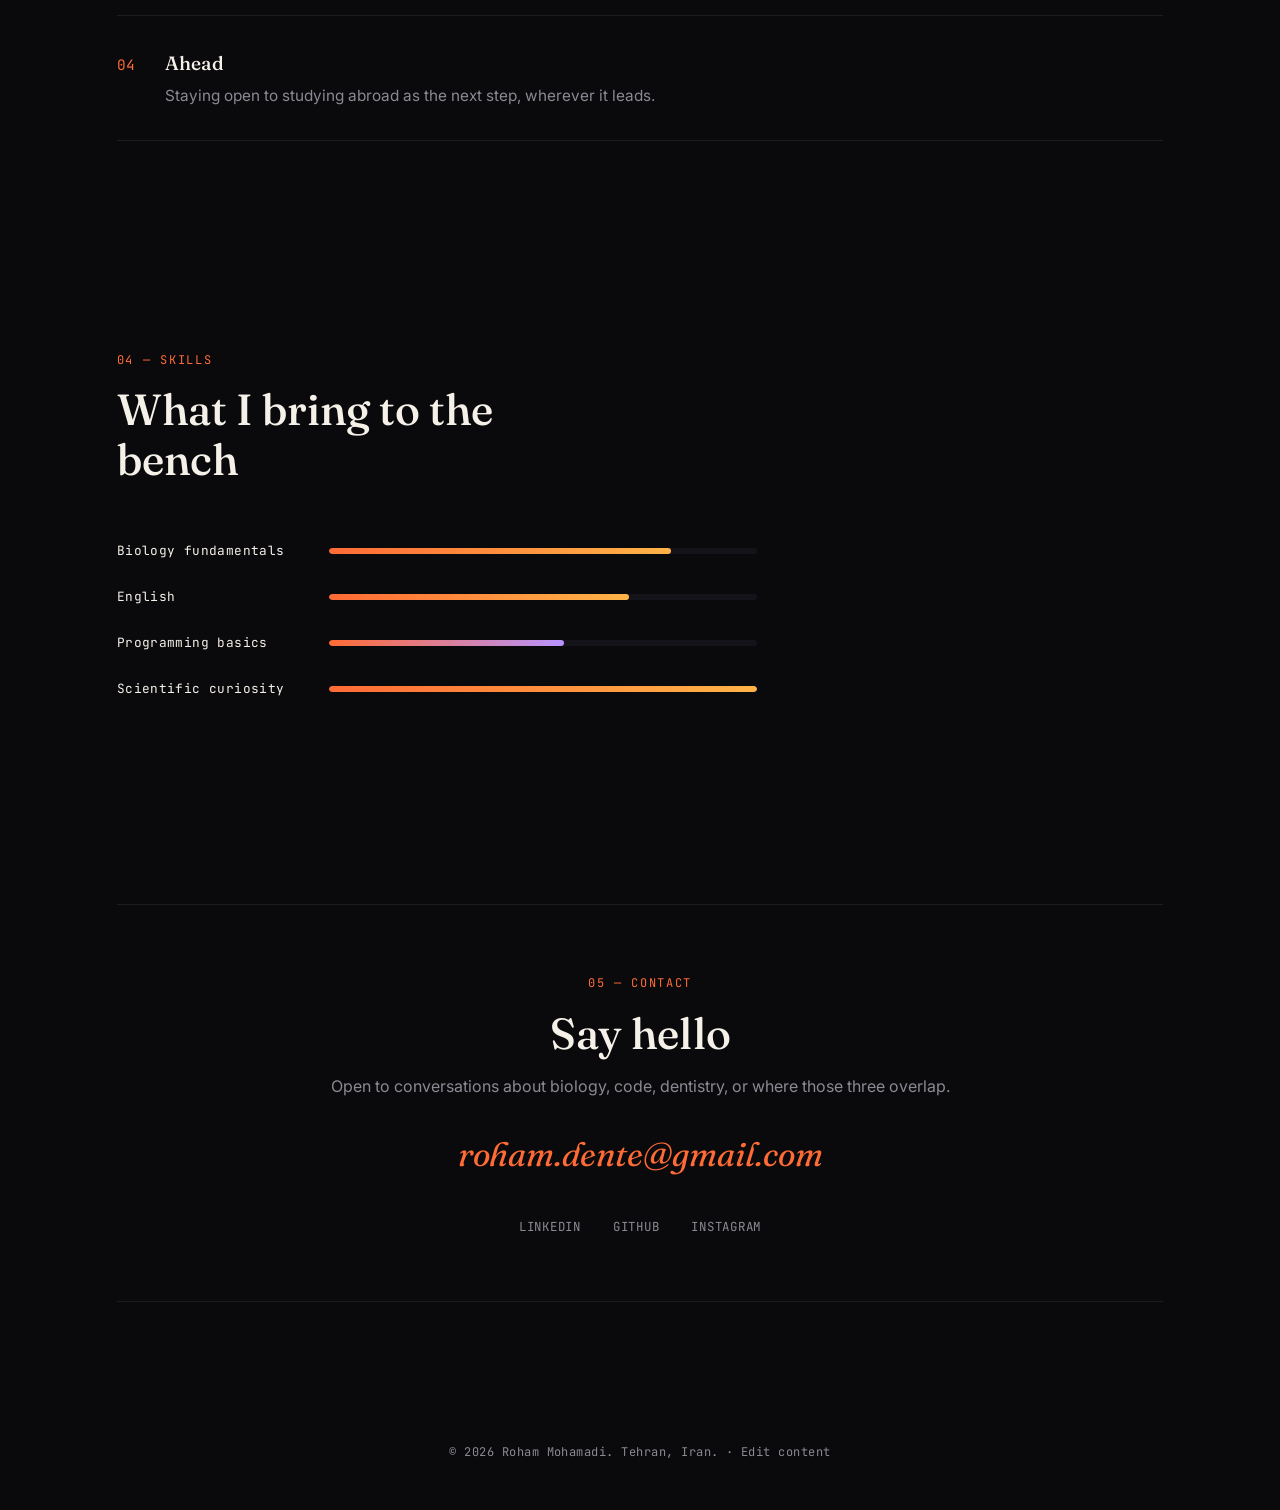
==== commit 0593b234: "Update index.html" ====
--- a/index.html
+++ b/index.html
@@ -12,7 +12,7 @@
 </script>
 <meta name="viewport" content="width=device-width, initial-scale=1.0">
 <title>Roham Mohamadi — Biology Student &amp; Curious Mind, Tehran</title>
-<meta name="description" content="Roham Mohamadi is a NODET (SAMPAD) biology-track high school student in Tehran, exploring genetics, dentistry, and code. Official personal site.">
+<meta name="description" content="Roham Mohamadi is a high school student in Tehran, exploring genetics, dentistry, and code. Official personal site.">
 <meta name="keywords" content="Roham Mohamadi, Roham Mohamadi Tehran, Roham Mohamadi biology, Roham Mohamadi student">
 <meta name="author" content="Roham Mohamadi">
 <meta name="robots" content="index, follow">
@@ -21,7 +21,7 @@
 <!-- Open Graph -->
 <meta property="og:type" content="profile">
 <meta property="og:title" content="Roham Mohamadi — Biology Student & Curious Mind">
-<meta property="og:description" content="Personal site of Roham Mohamadi: NODET (SAMPAD) biology-track student in Tehran, exploring genetics, dentistry, and programming.">
+<meta property="og:description" content="Personal site of Roham Mohamadi: student in Tehran, exploring genetics, dentistry, and programming.">
 <meta property="og:url" content="https://roham615.github.io/roham-mohamadi-site/">
 <meta property="og:site_name" content="Roham Mohamadi">
 <meta property="profile:first_name" content="Roham">
--- a/css/style.css
+++ b/css/style.css
@@ -18,6 +18,19 @@
   --ease:cubic-bezier(.22,1,.36,1);
 }
 
+[data-theme="light"]{
+  --void:#faf7f2;
+  --panel:#ffffff;
+  --panel-2:#f1ece3;
+  --bone:#1a1a1f;
+  --gray:#68676f;
+  --line:rgba(10,10,13,0.1);
+}
+[data-theme="light"] body{background:var(--void);}
+[data-theme="light"] .nav{background:linear-gradient(to bottom, rgba(250,247,242,0.9), transparent);}
+[data-theme="light"] .switch{background:var(--panel-2);}
+[data-theme="light"] .theme-toggle{background:var(--panel-2);}
+
 *{margin:0;padding:0;box-sizing:border-box;}
 
 html{scroll-behavior:smooth;}
@@ -26,6 +39,8 @@
   html{scroll-behavior:auto;}
   *{animation-duration:0.01ms !important; animation-iteration-count:1 !important; transition-duration:0.01ms !important; scroll-behavior:auto !important;}
 }
+html[data-motion="reduced"]{scroll-behavior:auto;}
+html[data-motion="reduced"] *{animation-duration:0.01ms !important; animation-iteration-count:1 !important; transition-duration:0.01ms !important; scroll-behavior:auto !important;}
 
 body{
   background:var(--void);
@@ -86,6 +101,7 @@
   transition:border-color 0.3s var(--ease), color 0.3s var(--ease), transform 0.3s var(--ease);
 }
 .nav-mark:hover{border-color:var(--orange); color:var(--orange); transform:rotate(-8deg);}
+.nav-right{display:flex; align-items:center; gap:1.4rem;}
 .nav-links{display:flex; gap:2.2rem;}
 .nav-links a{
   font-family:var(--mono);
@@ -166,6 +182,109 @@
 }
 @media (min-width:721px){
   .mobile-menu{display:none;}
+}
+
+/* ===== Settings button + panel ===== */
+.settings-btn{
+  background:none;
+  border:1px solid var(--line);
+  color:var(--bone);
+  width:36px; height:36px;
+  border-radius:50%;
+  font-size:1.1rem;
+  line-height:1;
+  cursor:pointer;
+  display:flex; align-items:center; justify-content:center;
+  transition:border-color 0.3s var(--ease), color 0.3s var(--ease), transform 0.3s var(--ease);
+}
+.settings-btn:hover{border-color:var(--orange); color:var(--orange); transform:rotate(90deg);}
+
+.settings-panel{
+  position:fixed;
+  top:70px; right:6vw;
+  z-index:55;
+  width:260px;
+  background:var(--panel);
+  border:1px solid var(--line);
+  border-radius:14px;
+  padding:1.1rem;
+  box-shadow:0 20px 50px -12px rgba(0,0,0,0.5);
+  opacity:0;
+  transform:translateY(-8px) scale(0.98);
+  pointer-events:none;
+  transition:opacity 0.25s var(--ease), transform 0.25s var(--ease);
+}
+.settings-panel.open{
+  opacity:1;
+  transform:translateY(0) scale(1);
+  pointer-events:auto;
+}
+.settings-row{
+  display:flex;
+  align-items:center;
+  justify-content:space-between;
+  padding:0.5rem 0;
+  font-family:var(--mono);
+  font-size:0.78rem;
+  color:var(--bone);
+}
+.theme-toggle{
+  display:flex;
+  background:var(--void);
+  border-radius:999px;
+  padding:2px;
+  gap:2px;
+}
+.theme-opt{
+  background:none;
+  border:none;
+  color:var(--gray);
+  font-family:var(--mono);
+  font-size:0.68rem;
+  text-transform:uppercase;
+  padding:0.35rem 0.7rem;
+  border-radius:999px;
+  cursor:pointer;
+  transition:background 0.3s var(--ease), color 0.3s var(--ease);
+}
+.theme-opt.active{background:var(--orange); color:var(--void);}
+
+.switch{
+  width:38px; height:22px;
+  background:var(--void);
+  border:1px solid var(--line);
+  border-radius:999px;
+  position:relative;
+  cursor:pointer;
+  padding:0;
+}
+.switch span{
+  position:absolute;
+  top:2px; left:2px;
+  width:16px; height:16px;
+  border-radius:50%;
+  background:var(--gray);
+  transition:transform 0.3s var(--ease), background 0.3s var(--ease);
+}
+.switch[aria-checked="true"] span{
+  transform:translateX(16px);
+  background:var(--orange);
+}
+
+.settings-link{
+  display:block;
+  font-family:var(--mono);
+  font-size:0.78rem;
+  color:var(--gray);
+  padding:0.7rem 0;
+  border-top:1px solid var(--line);
+  margin-top:0.4rem;
+  transition:color 0.3s var(--ease);
+}
+.settings-link:hover{color:var(--orange);}
+
+@media (max-width:480px){
+  .settings-panel{right:4vw; width:calc(100vw - 8vw);}
 }
 
 /* ===== Layout helpers ===== */
@@ -217,6 +336,13 @@
 .skill-row:nth-child(2){transition-delay:0.1s;}
 .skill-row:nth-child(3){transition-delay:0.2s;}
 .skill-row:nth-child(4){transition-delay:0.3s;}
+/* Reset the stagger delay once the entrance animation has played, so it
+   doesn't keep delaying unrelated transitions (like card tilt on hover) */
+.specimen-card.is-visible,
+.timeline-item.is-visible,
+.skill-row.is-visible{
+  transition-delay:0s;
+}
 
 /* ===== Hero ===== */
 .hero{
@@ -372,9 +498,9 @@
   opacity:0;
   transition:opacity 0.4s var(--ease);
 }
-.specimen-card:nth-child(1){ --card-accent: rgba(255,107,53,0.16); }
-.specimen-card:nth-child(2){ --card-accent: rgba(155,107,255,0.18); }
-.specimen-card:nth-child(3){ --card-accent: rgba(255,179,71,0.16); }
+.specimen-card:nth-child(1){ --card-accent: rgba(255,107,53,0.18); }
+.specimen-card:nth-child(2){ --card-accent: rgba(155,107,255,0.22); }
+.specimen-card:nth-child(3){ --card-accent: rgba(255,179,71,0.2); }
 .specimen-card:nth-child(1) .specimen-tag{ color:var(--orange); }
 .specimen-card:nth-child(2) .specimen-tag{ color:var(--violet-soft); }
 .specimen-card:nth-child(3) .specimen-tag{ color:var(--amber); }
@@ -563,6 +689,7 @@
 @media (prefers-reduced-motion: reduce){
   .cursor-glow{display:none;}
 }
+html[data-motion="reduced"] .cursor-glow{display:none;}
 
 /* ===== Grain texture overlay ===== */
 .grain-overlay{
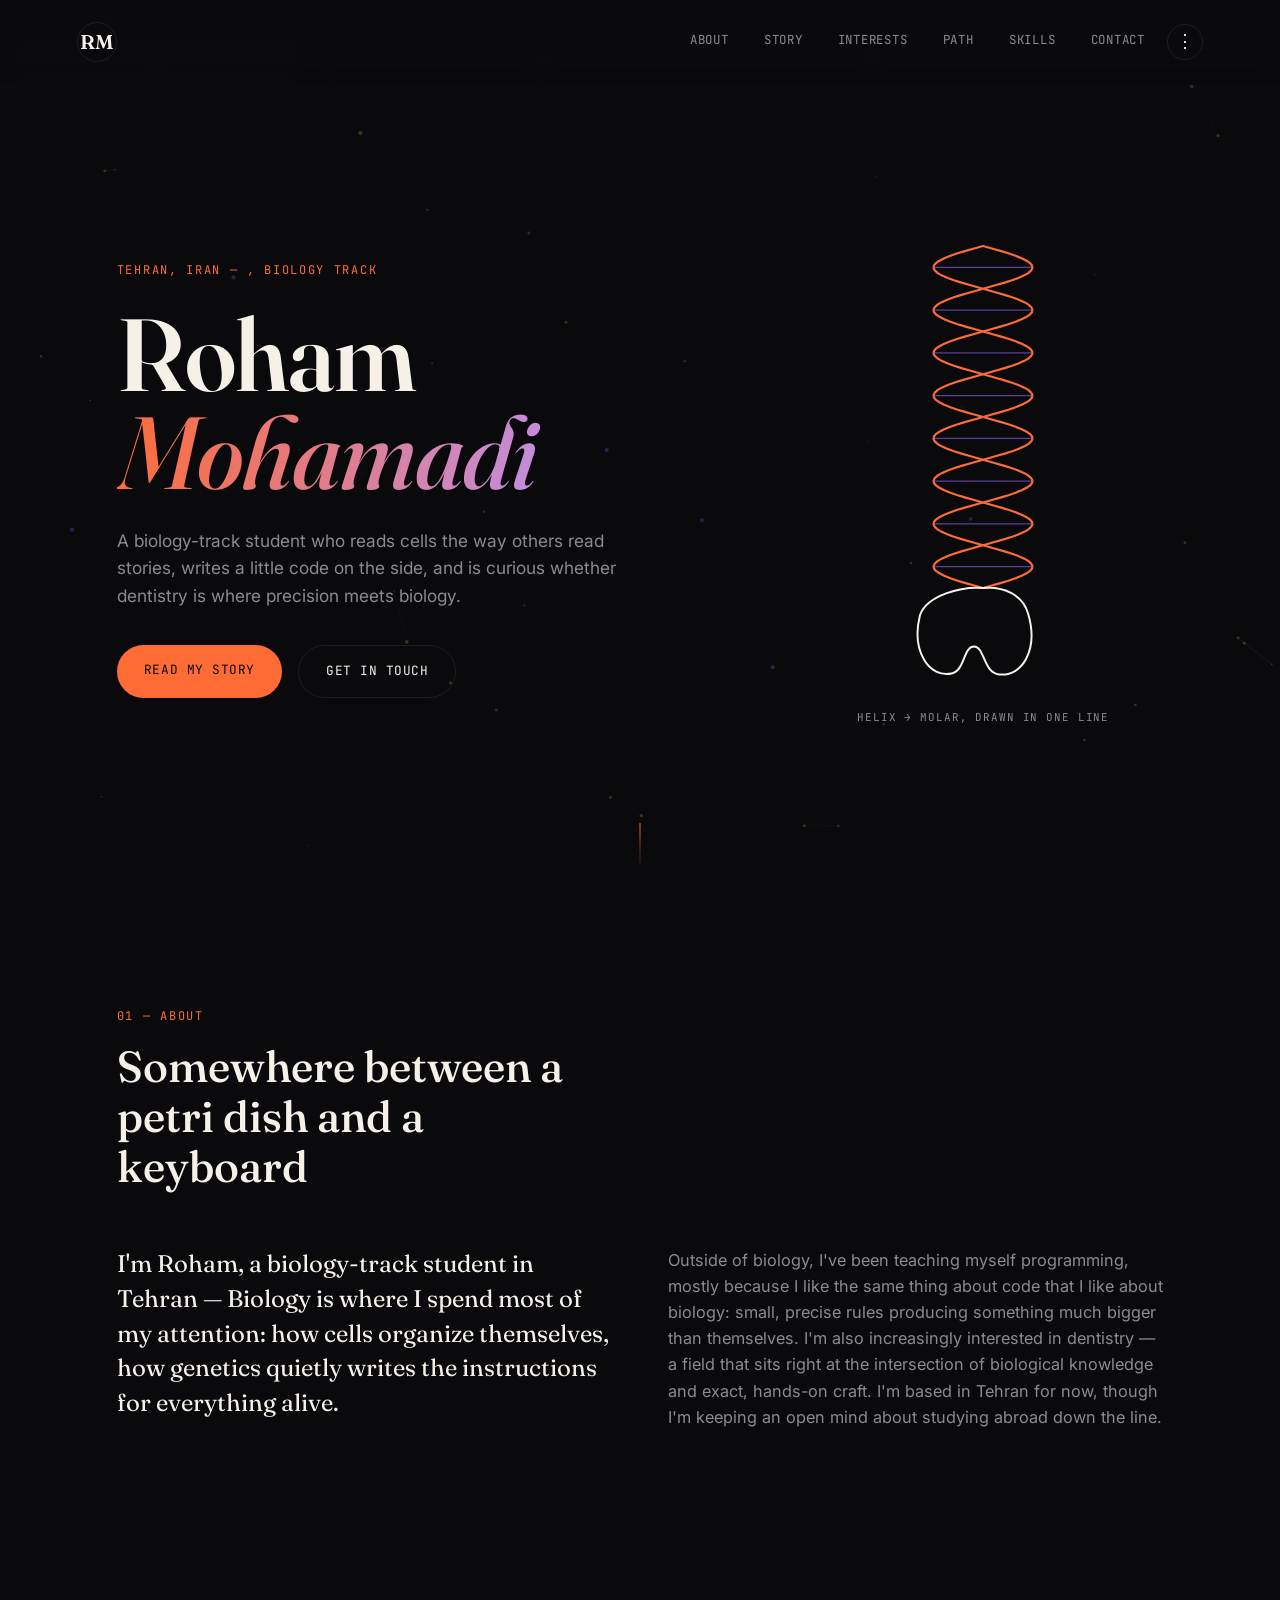
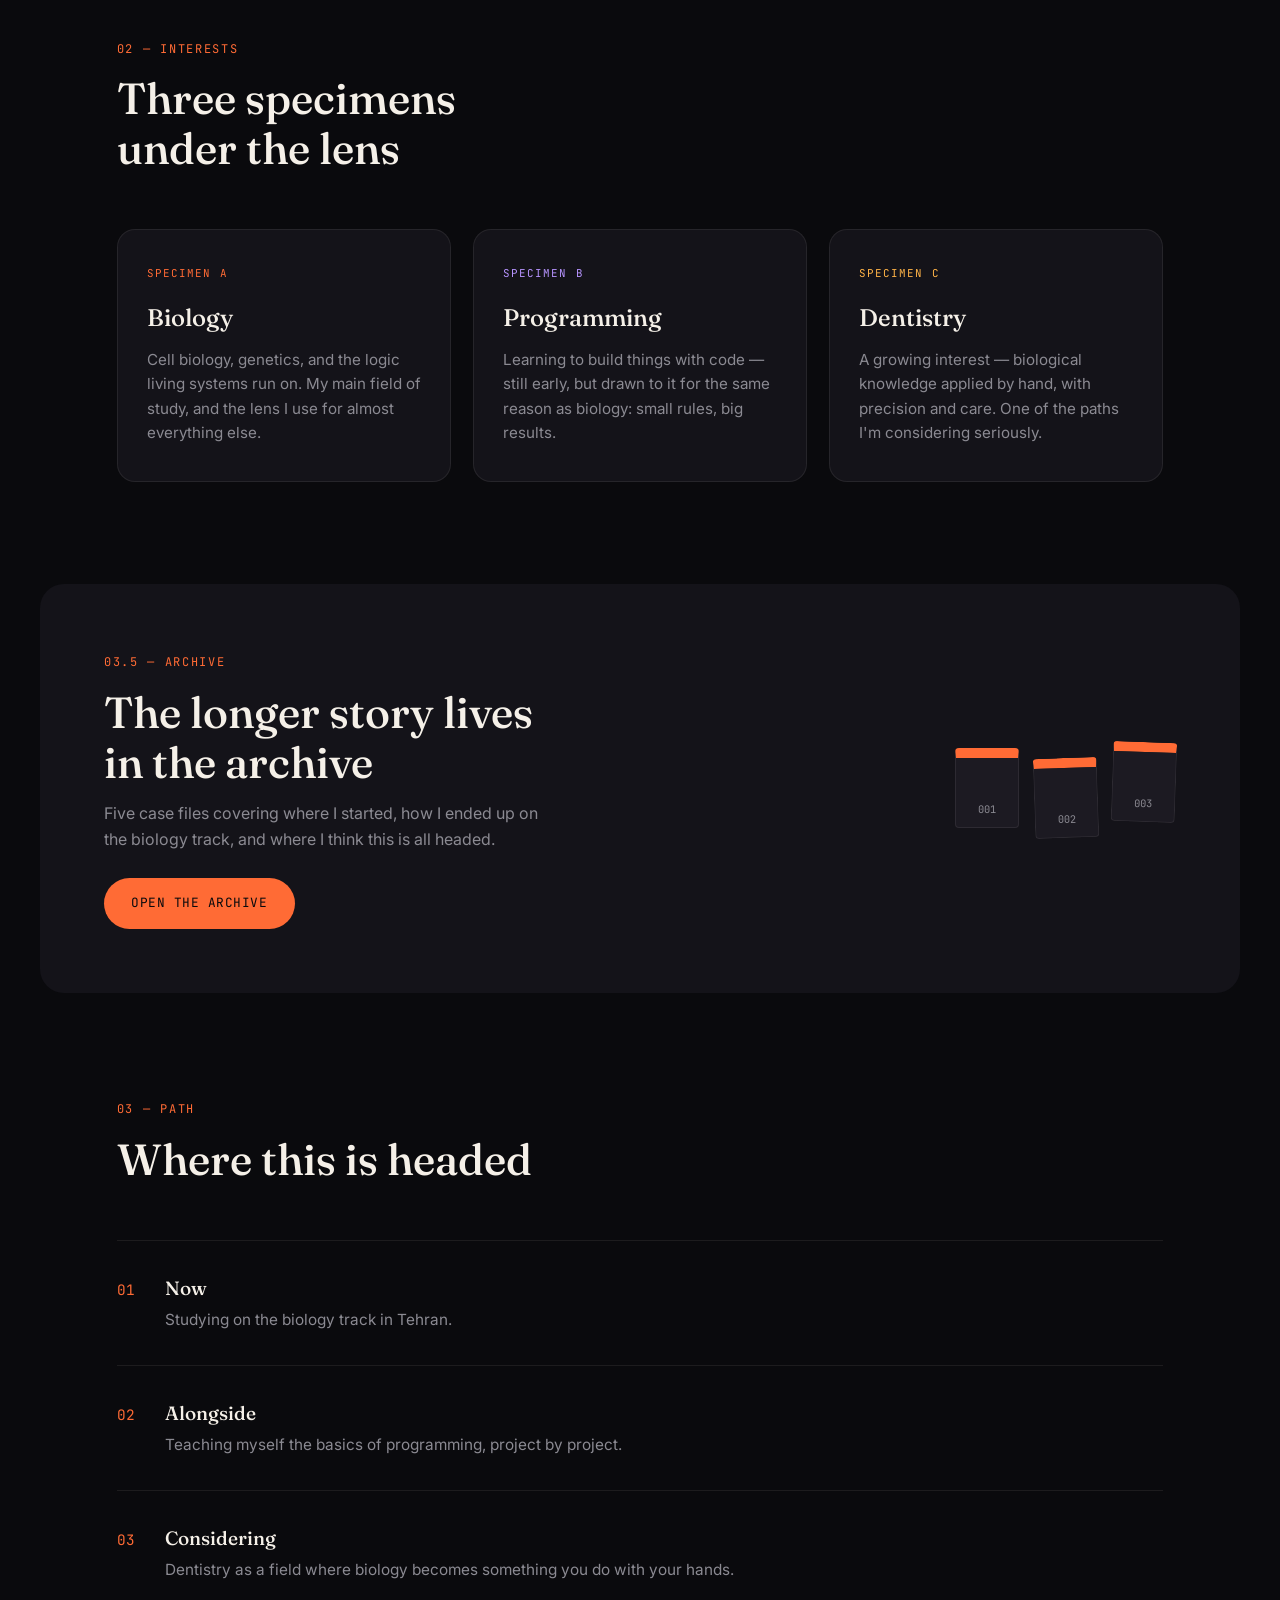
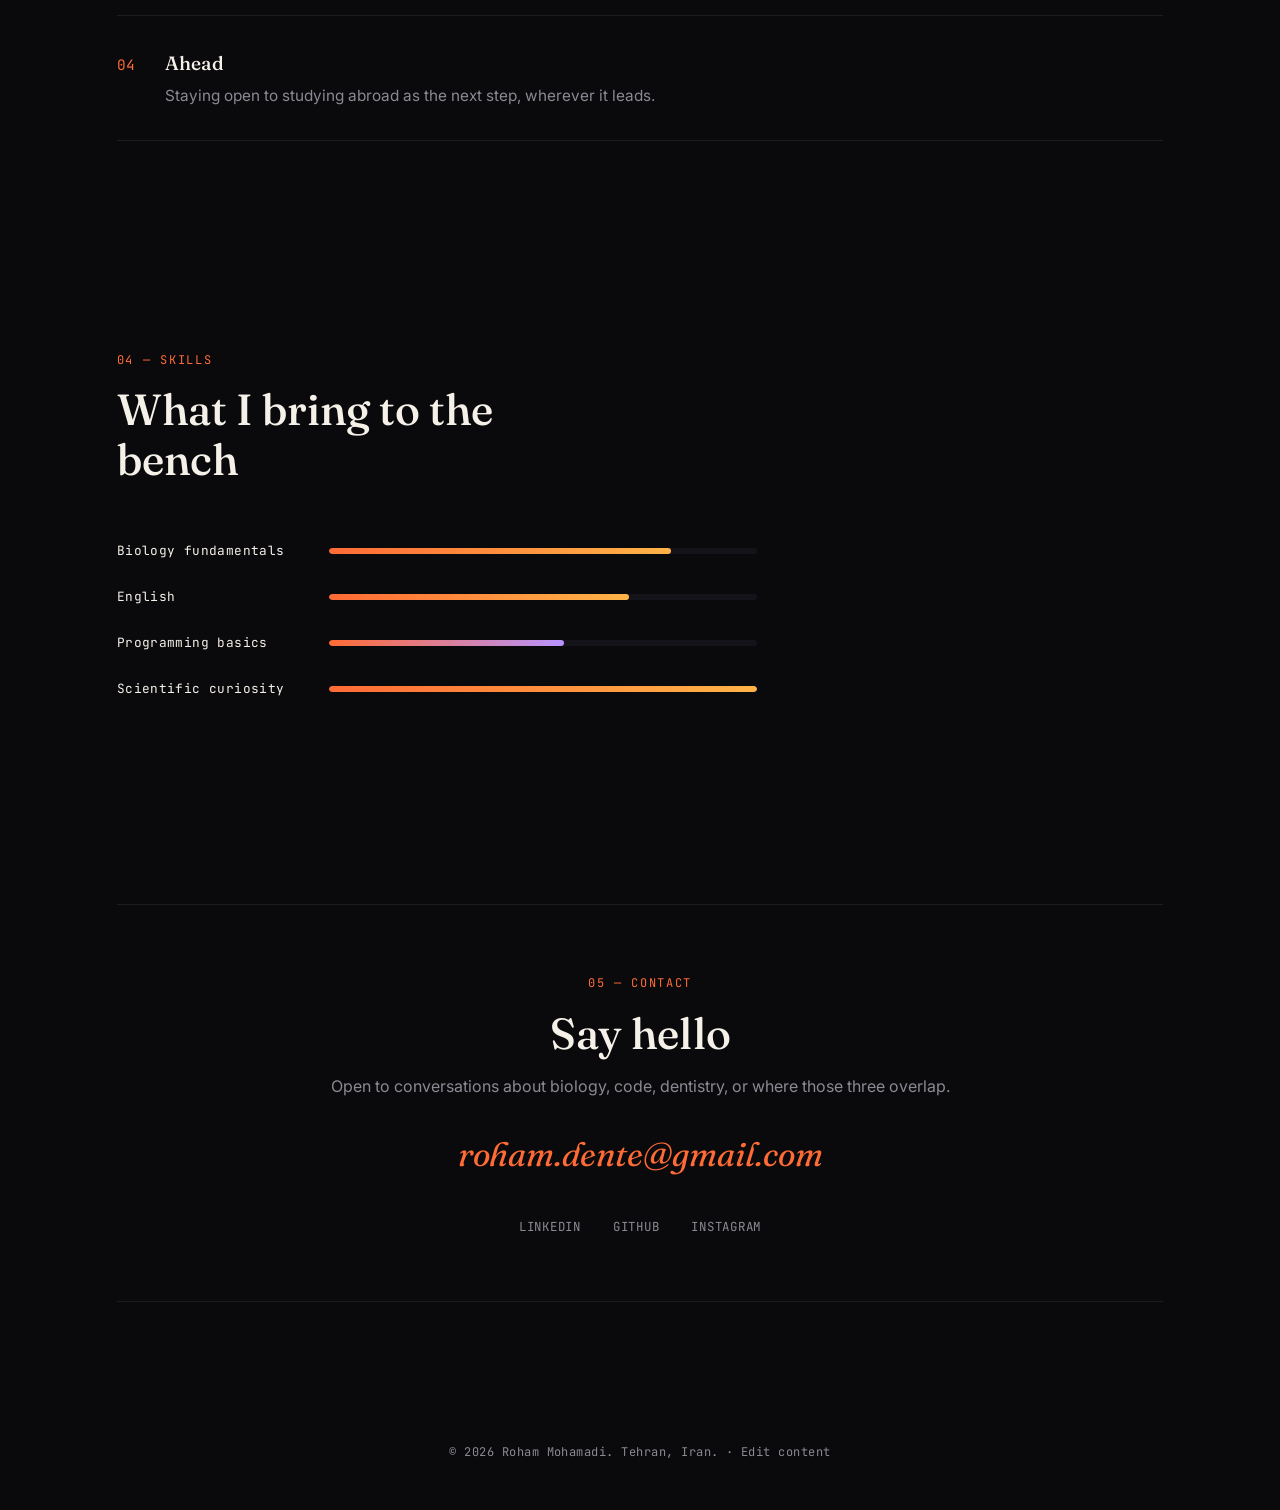
==== commit 4e8afba6: "Update index.html" ====
--- a/index.html
+++ b/index.html
@@ -30,7 +30,7 @@
 <!-- Twitter -->
 <meta name="twitter:card" content="summary_large_image">
 <meta name="twitter:title" content="Roham Mohamadi — Biology Student & Curious Mind">
-<meta name="twitter:description" content="NODET (SAMPAD) biology-track student in Tehran, exploring genetics, dentistry, and programming.">
+<meta name="twitter:description" content=" biology-track student in Tehran, exploring genetics, dentistry, and programming.">
 
 <link rel="icon" href="data:image/svg+xml,<svg xmlns=%22http://www.w3.org/2000/svg%22 viewBox=%220 0 100 100%22><circle cx=%2250%22 cy=%2250%22 r=%2245%22 fill=%22%230a0a0d%22/><text x=%2250%22 y=%2266%22 font-size=%2260%22 fill=%22%23ff6b35%22 text-anchor=%22middle%22 font-family=%22Georgia%22>R</text></svg>">
 
@@ -58,7 +58,7 @@
     "addressCountry": "IR"
   },
   "knowsAbout": ["Biology", "Genetics", "Dentistry", "Programming", "Computer Science"],
-  "description": "Roham Mohamadi is a biology-track student at NODET (SAMPAD) in Tehran, interested in genetics, dentistry, and programming."
+  "description": "Roham Mohamadi is a biology-track student in Tehran, interested in genetics, dentistry, and programming."
 }
 </script>
 </head>
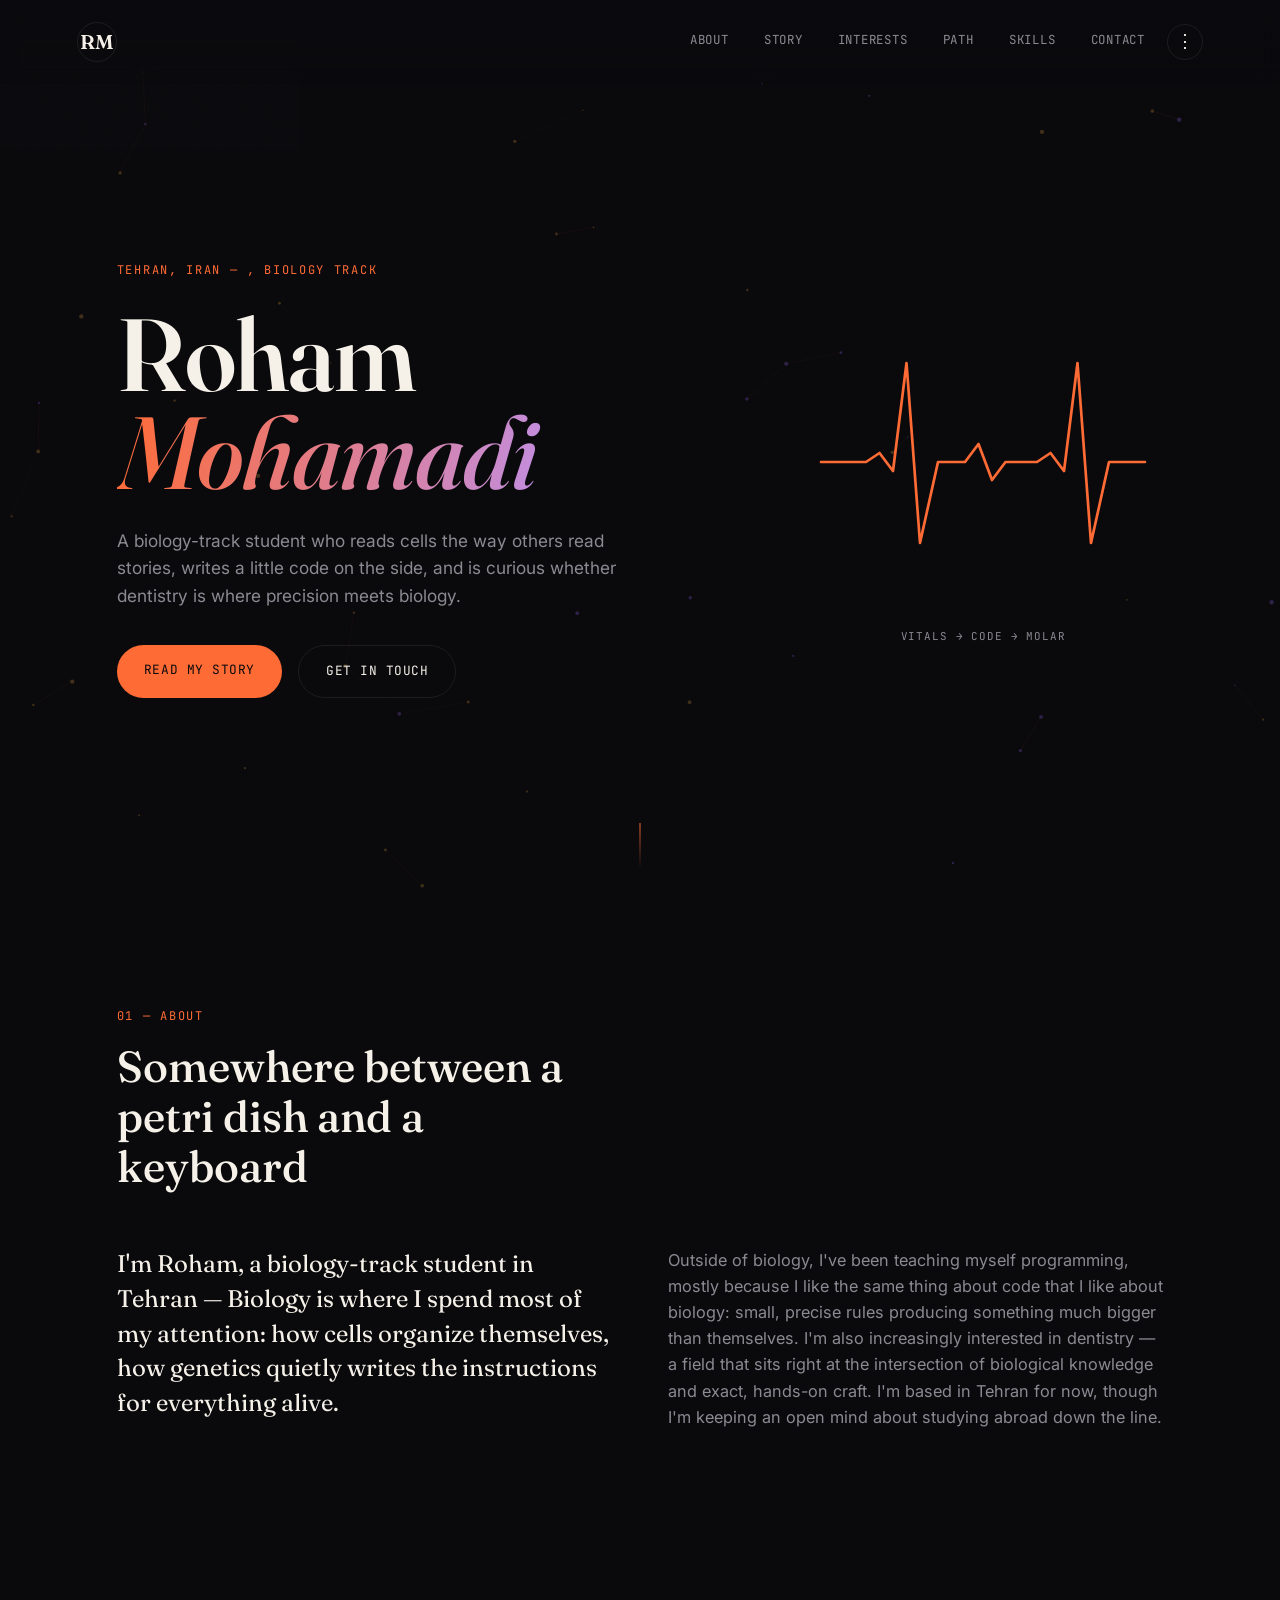
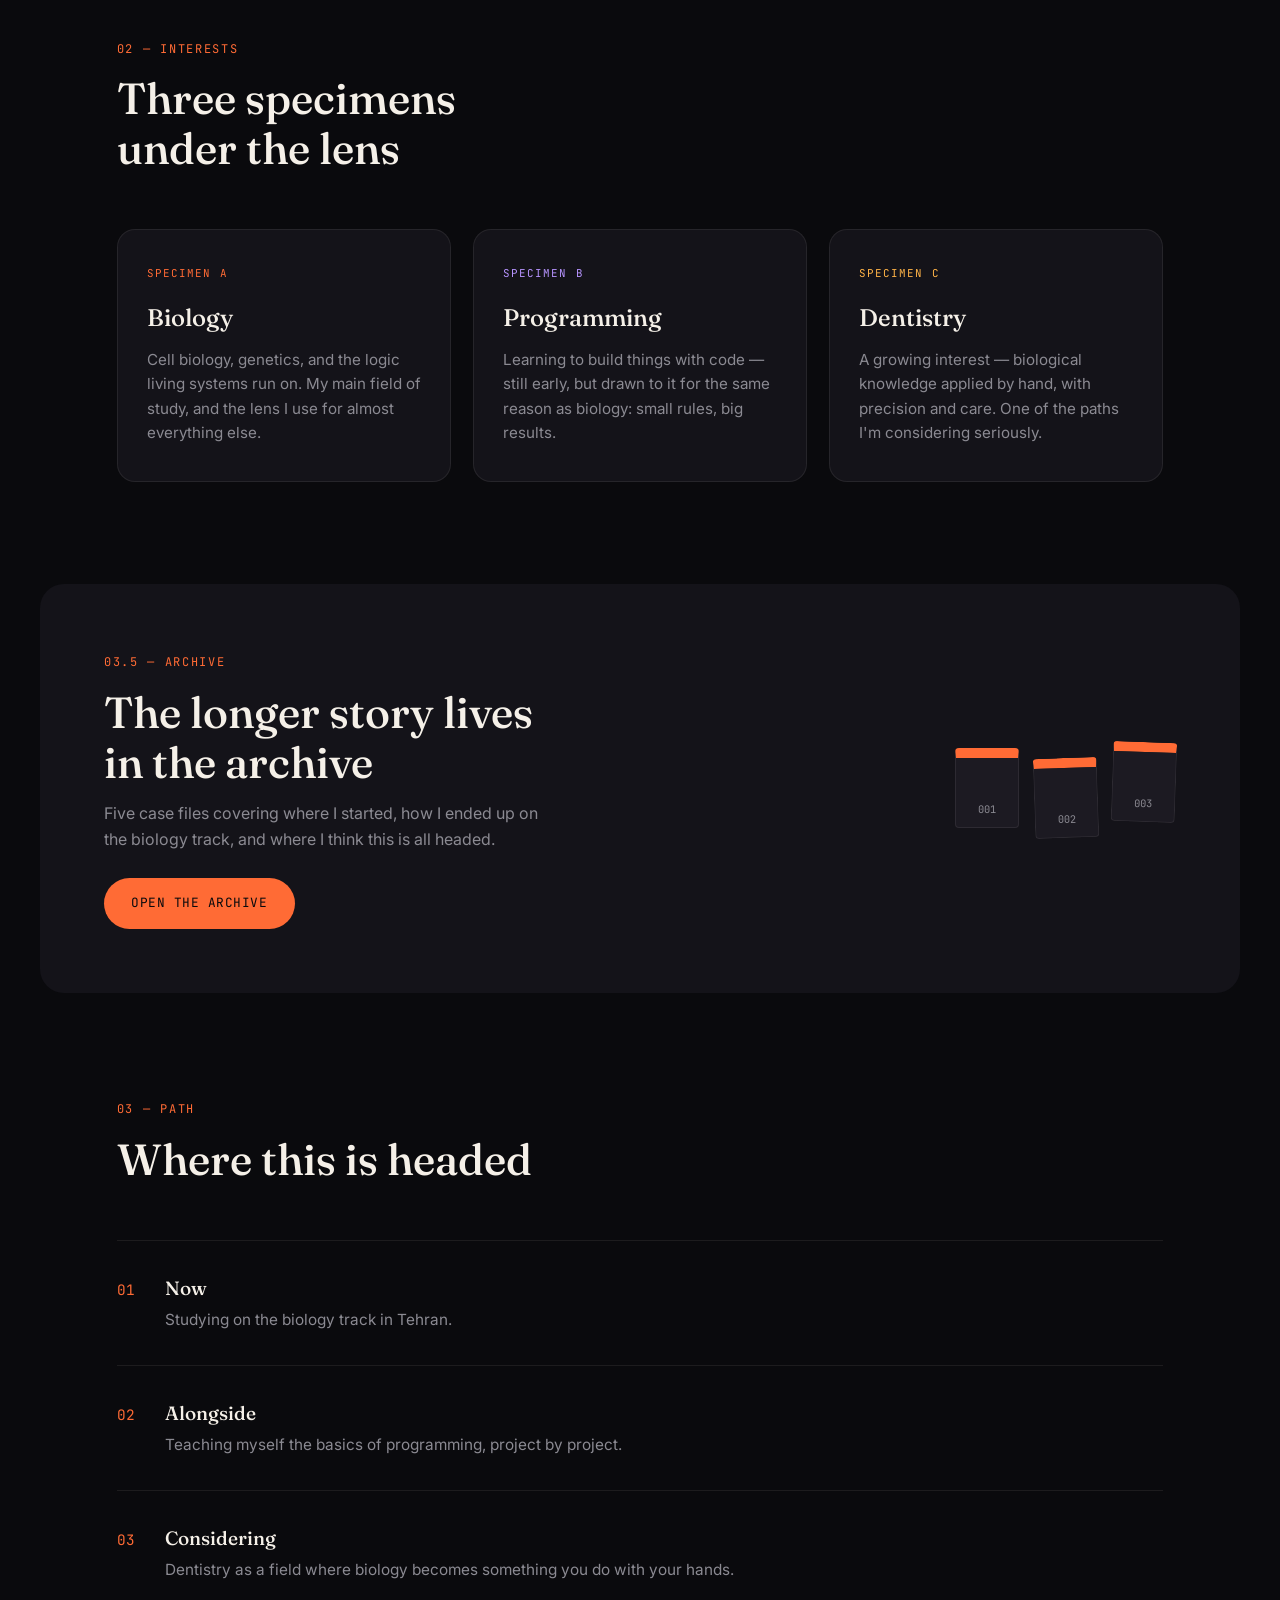
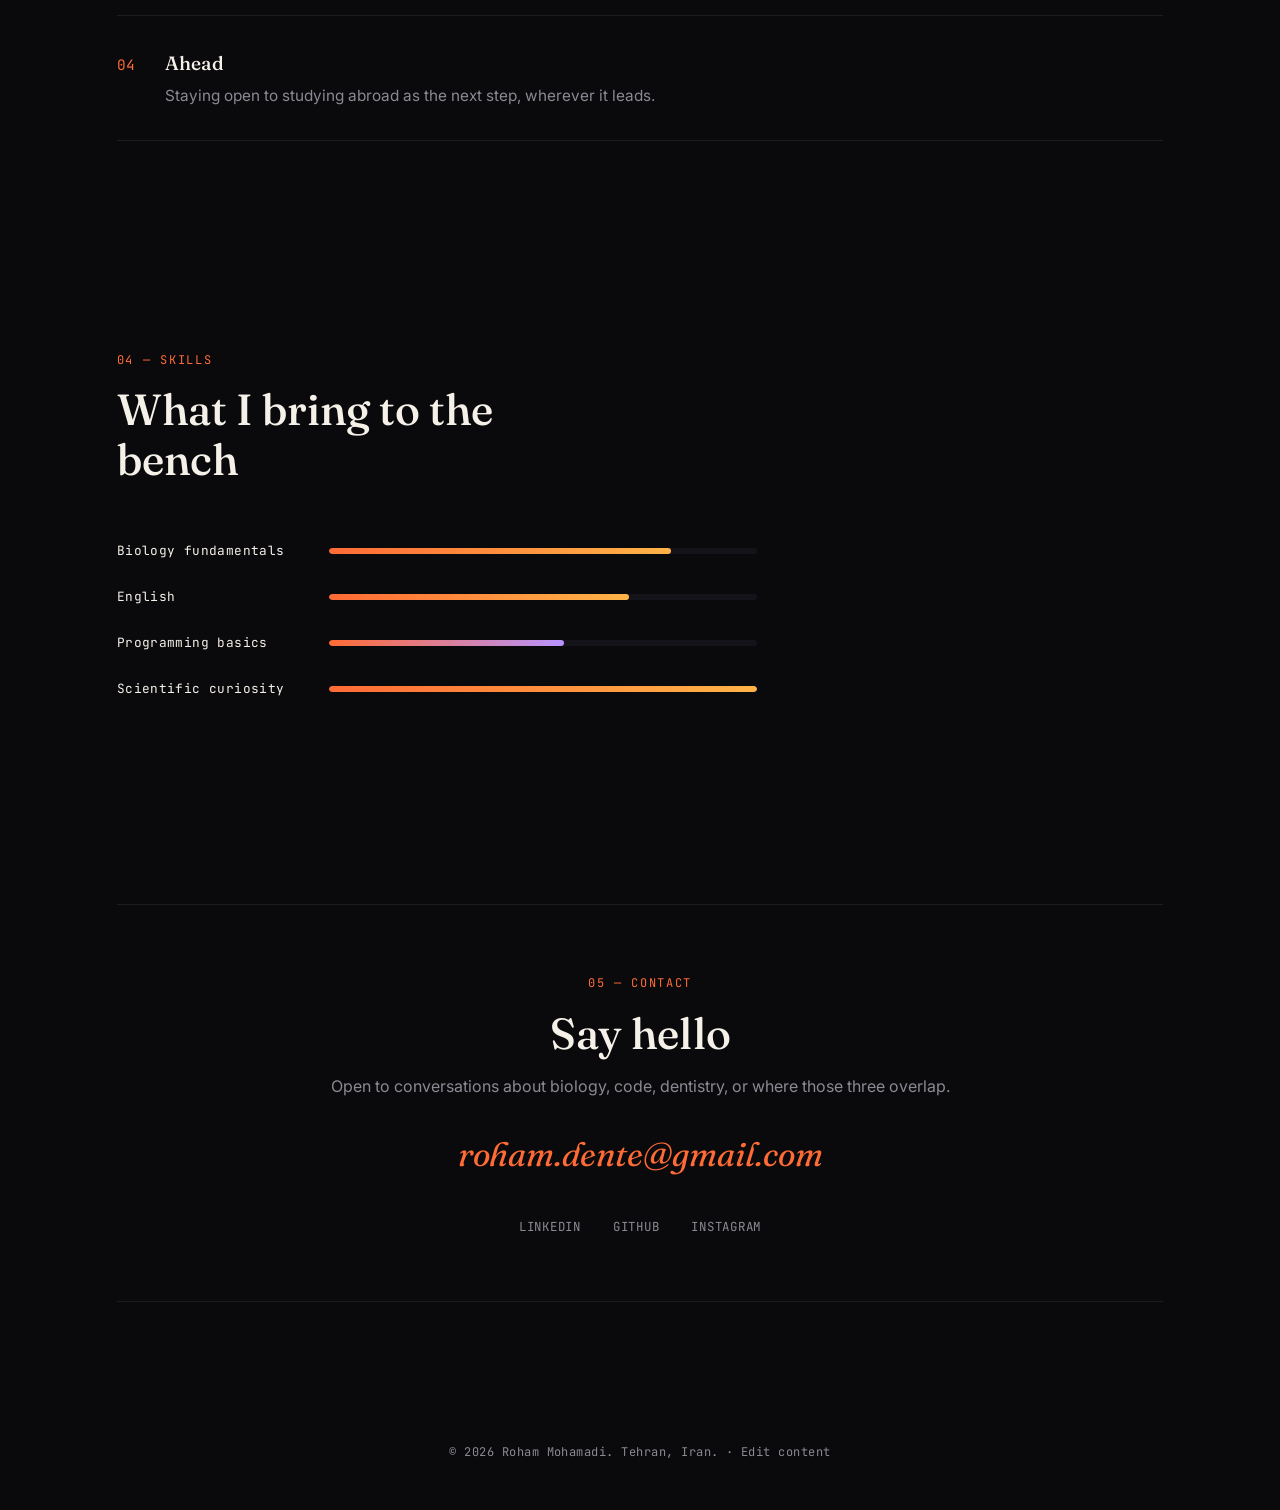
==== commit 7a2f114d: "Update index.html" ====
--- a/index.html
+++ b/index.html
@@ -12,7 +12,7 @@
 </script>
 <meta name="viewport" content="width=device-width, initial-scale=1.0">
 <title>Roham Mohamadi — Biology Student &amp; Curious Mind, Tehran</title>
-<meta name="description" content="Roham Mohamadi is a high school student in Tehran, exploring genetics, dentistry, and code. Official personal site.">
+<meta name="description" content="Roham Mohamadi is a NODET (SAMPAD) biology-track high school student in Tehran, exploring genetics, dentistry, and code. Official personal site.">
 <meta name="keywords" content="Roham Mohamadi, Roham Mohamadi Tehran, Roham Mohamadi biology, Roham Mohamadi student">
 <meta name="author" content="Roham Mohamadi">
 <meta name="robots" content="index, follow">
@@ -21,7 +21,7 @@
 <!-- Open Graph -->
 <meta property="og:type" content="profile">
 <meta property="og:title" content="Roham Mohamadi — Biology Student & Curious Mind">
-<meta property="og:description" content="Personal site of Roham Mohamadi: student in Tehran, exploring genetics, dentistry, and programming.">
+<meta property="og:description" content="Personal site of Roham Mohamadi: NODET (SAMPAD) biology-track student in Tehran, exploring genetics, dentistry, and programming.">
 <meta property="og:url" content="https://roham615.github.io/roham-mohamadi-site/">
 <meta property="og:site_name" content="Roham Mohamadi">
 <meta property="profile:first_name" content="Roham">
@@ -30,7 +30,7 @@
 <!-- Twitter -->
 <meta name="twitter:card" content="summary_large_image">
 <meta name="twitter:title" content="Roham Mohamadi — Biology Student & Curious Mind">
-<meta name="twitter:description" content=" biology-track student in Tehran, exploring genetics, dentistry, and programming.">
+<meta name="twitter:description" content="NODET (SAMPAD) biology-track student in Tehran, exploring genetics, dentistry, and programming.">
 
 <link rel="icon" href="data:image/svg+xml,<svg xmlns=%22http://www.w3.org/2000/svg%22 viewBox=%220 0 100 100%22><circle cx=%2250%22 cy=%2250%22 r=%2245%22 fill=%22%230a0a0d%22/><text x=%2250%22 y=%2266%22 font-size=%2260%22 fill=%22%23ff6b35%22 text-anchor=%22middle%22 font-family=%22Georgia%22>R</text></svg>">
 
@@ -58,7 +58,7 @@
     "addressCountry": "IR"
   },
   "knowsAbout": ["Biology", "Genetics", "Dentistry", "Programming", "Computer Science"],
-  "description": "Roham Mohamadi is a biology-track student in Tehran, interested in genetics, dentistry, and programming."
+  "description": "Roham Mohamadi is a biology-track student at NODET (SAMPAD) in Tehran, interested in genetics, dentistry, and programming."
 }
 </script>
 </head>
@@ -137,14 +137,27 @@
       </div>
     </div>
     <div class="hero-visual" aria-hidden="true">
-      <svg id="specimenSvg" viewBox="0 0 400 520" fill="none" xmlns="http://www.w3.org/2000/svg">
-        <!-- helix that resolves into a molar shape, drawn on scroll -->
-        <g id="helixGroup" stroke="#ff6b35" stroke-width="2.4" stroke-linecap="round" fill="none"></g>
-        <g id="rungGroup" stroke="#9b6bff" stroke-width="1.6" stroke-linecap="round" opacity="0.75"></g>
-        <path id="molarPath" d="M130 430 C120 470, 140 500, 165 495 C180 492, 178 465, 190 465 C202 465, 200 494, 218 496 C244 499, 262 468, 250 428 C244 408, 224 398, 200 400 C176 398, 138 408, 130 430 Z"
-          stroke="#f5f0e8" stroke-width="2.2" fill="none" opacity="0"/>
+      <svg id="specimenSvg" viewBox="0 0 400 340" fill="none" xmlns="http://www.w3.org/2000/svg">
+        <!-- Stage 1: heartbeat / EKG waveform -->
+        <path id="ekgPath"
+          d="M20 170 L70 170 L85 160 L100 180 L115 60 L130 260 L150 170 L180 170
+             L195 150 L210 190 L225 170 L260 170 L275 160 L290 180 L305 60 L320 260 L340 170 L380 170"
+          stroke="#ff6b35" stroke-width="3" stroke-linecap="round" stroke-linejoin="round" fill="none"/>
+        <!-- Stage 2: code brackets -->
+        <path id="codePath"
+          d="M170 90 C150 90 145 105 145 125 C145 145 130 155 115 160 C130 165 145 175 145 195 C145 215 150 230 170 230
+             M230 90 C250 90 255 105 255 125 C255 145 270 155 285 160 C270 165 255 175 255 195 C255 215 250 230 230 230
+             M175 130 L215 130
+             M175 155 L205 155
+             M175 180 L225 180"
+          stroke="#b794ff" stroke-width="3" stroke-linecap="round" stroke-linejoin="round" fill="none" opacity="0"/>
+        <!-- Stage 3: molar -->
+        <path id="molarPath"
+          d="M130 210 C120 250, 140 280, 165 275 C180 272, 178 245, 190 245 C202 245, 200 274, 218 276
+             C244 279, 262 248, 250 208 C244 188, 224 178, 200 180 C176 178, 138 188, 130 210 Z"
+          stroke="#ffb347" stroke-width="3" stroke-linecap="round" stroke-linejoin="round" fill="none" opacity="0"/>
       </svg>
-      <span class="visual-caption">helix &rarr; molar, drawn in one line</span>
+      <span class="visual-caption" id="visualCaption">vitals &rarr; code &rarr; molar</span>
     </div>
     <div class="scroll-cue" aria-hidden="true"><span></span></div>
   </section>
